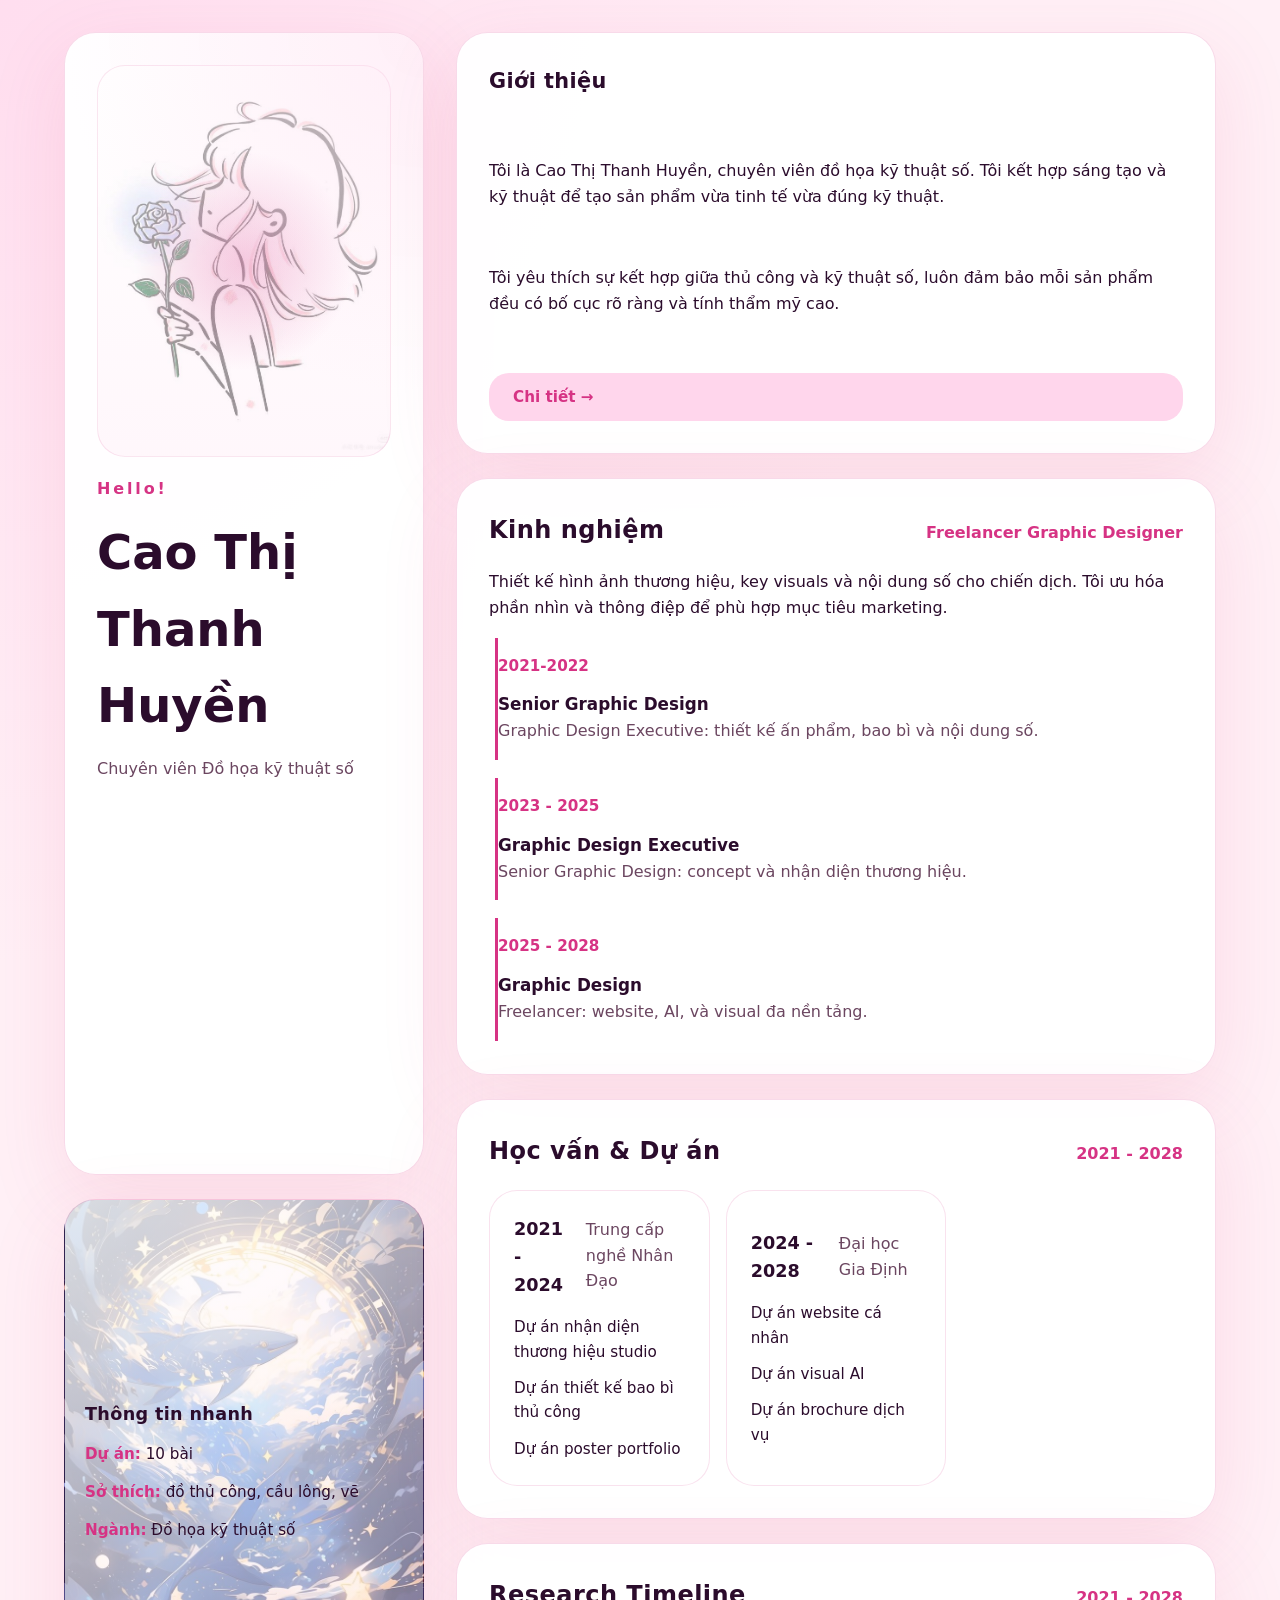
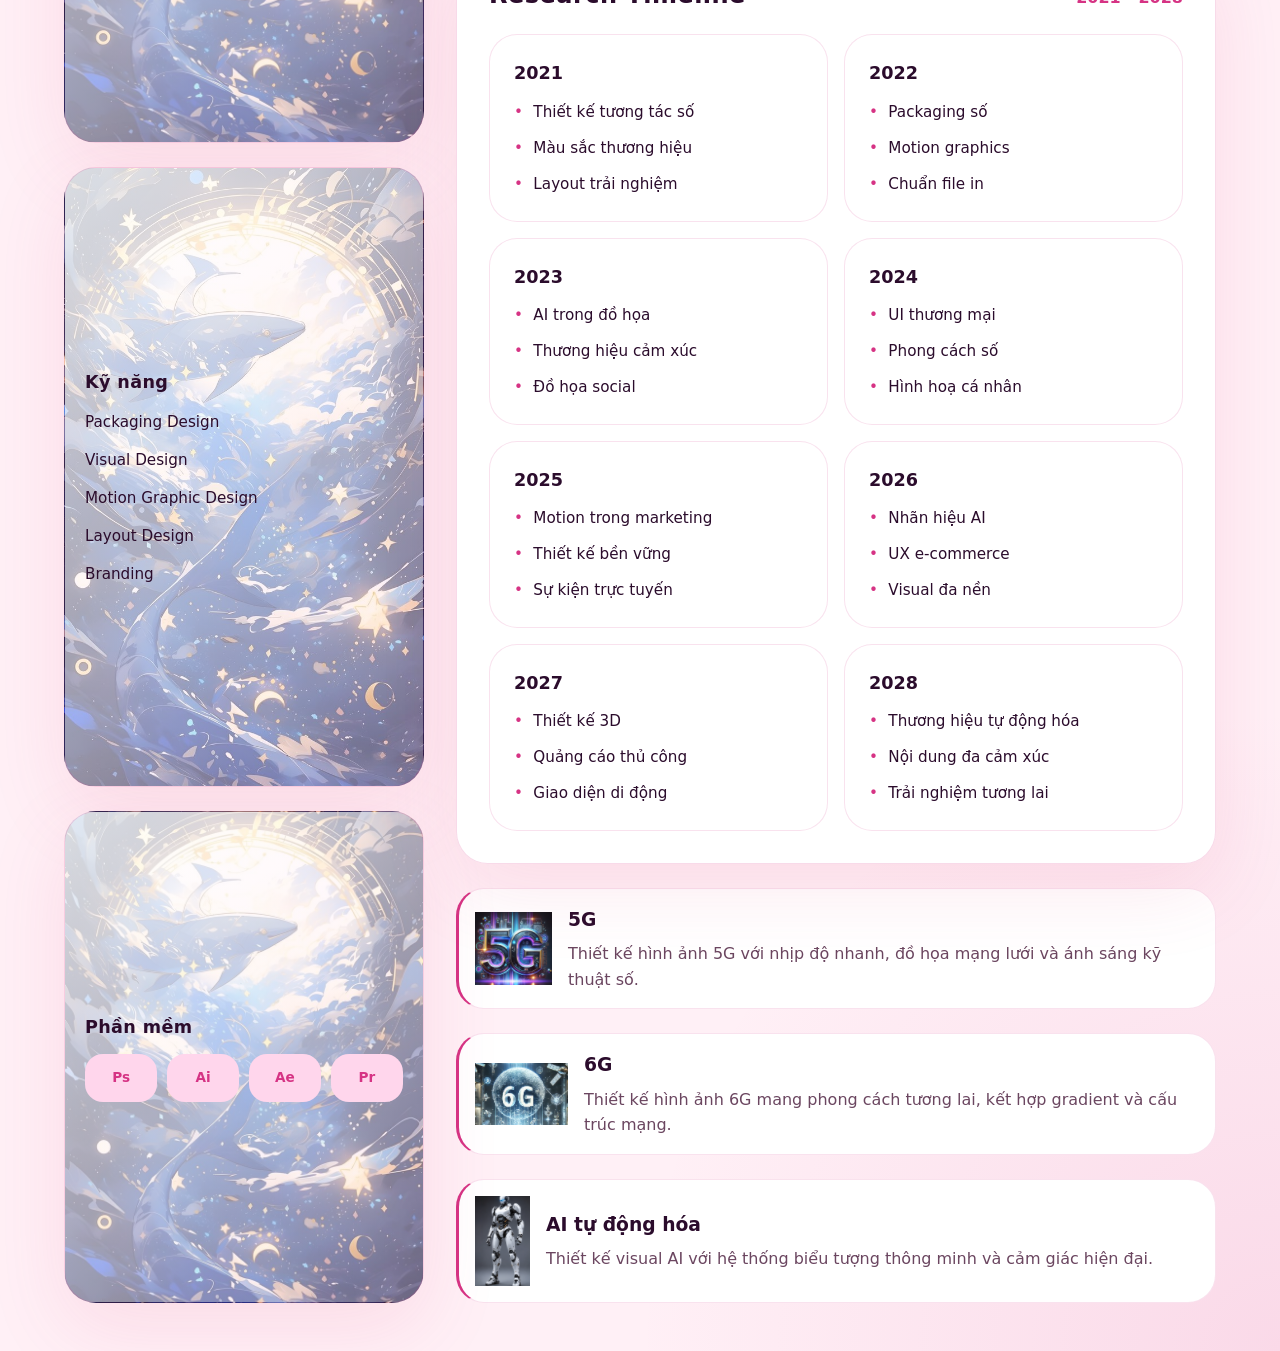
==== index.html @ 0fe8258e "phan6" ====
<!DOCTYPE html>
<html lang="vi">
<head>
  <meta charset="UTF-8">
  <meta name="viewport" content="width=device-width, initial-scale=1.0">
  <title>Portfolio Cao Thị Thanh Huyền</title>
  <link rel="stylesheet" href="styles.css">
</head>
<body>
  <div class="wrapper">
    <aside class="profile-panel">
      <div class="profile-card animate-fade">
        <div class="profile-image"></div>
        <div class="profile-intro">
          <p class="hello">Hello!</p>
          <h1>Cao Thị Thanh Huyền</h1>
          <p class="subtitle">Chuyên viên Đồ họa kỹ thuật số</p>
        </div>
      </div>

      <button type="button" class="info-card animate-fade delay-2 click-card" data-target="about">
        <h2>Thông tin nhanh</h2>
        <ul>
          <li><strong>Dự án:</strong> 10 bài</li>
          <li><strong>Sở thích:</strong> đồ thủ công, cầu lông, vẽ</li>
          <li><strong>Ngành:</strong> Đồ họa kỹ thuật số</li>
        </ul>
      </button>

      <button type="button" class="info-card animate-fade delay-3 click-card" data-target="skills">
        <h2>Kỹ năng</h2>
        <ul>
          <li>Packaging Design</li>
          <li>Visual Design</li>
          <li>Motion Graphic Design</li>
          <li>Layout Design</li>
          <li>Branding</li>
        </ul>
      </button>

      <button type="button" class="info-card software-card animate-fade delay-4 click-card" data-target="software">
        <h2>Phần mềm</h2>
        <div class="software-grid">
          <span>Ps</span>
          <span>Ai</span>
          <span>Ae</span>
          <span>Pr</span>
        </div>
      </button>
    </aside>

    <main class="content-panel">
      <section class="about-section animate-fade" id="about">
        <h2>Giới thiệu</h2>
        <p>Tôi là Cao Thị Thanh Huyền, chuyên viên đồ họa kỹ thuật số. Tôi kết hợp sáng tạo và kỹ thuật để tạo sản phẩm vừa tinh tế vừa đúng kỹ thuật.</p>
        <p>Tôi yêu thích sự kết hợp giữa thủ công và kỹ thuật số, luôn đảm bảo mỗi sản phẩm đều có bố cục rõ ràng và tính thẩm mỹ cao.</p>
        <button type="button" class="more-link click-card" data-target="about">Chi tiết → </button>
      </section>

      <section class="experience-section animate-fade delay-1" id="experience">
        <div class="section-title">
          <h2>Kinh nghiệm</h2>
          <span>Freelancer Graphic Designer</span>
        </div>
        <p>Thiết kế hình ảnh thương hiệu, key visuals và nội dung số cho chiến dịch. Tôi ưu hóa phần nhìn và thông điệp để phù hợp mục tiêu marketing.</p>

        <div class="timeline">
          <button type="button" class="timeline-link click-card" data-target="experience">
            <div class="timeline-item">
              <div class="timeline-date">2021-2022</div>
              <div>
                <h3>Senior Graphic Design</h3>
                <p>Graphic Design Executive: thiết kế ấn phẩm, bao bì và nội dung số.</p>
              </div>
            </div>
          </button>

          <button type="button" class="timeline-link click-card" data-target="experience">
            <div class="timeline-item">
              <div class="timeline-date">2023 - 2025</div>
              <div>
                <h3>Graphic Design Executive</h3>
                <p>Senior Graphic Design: concept và nhận diện thương hiệu.</p>
              </div>
            </div>
          </button>

          <button type="button" class="timeline-link click-card" data-target="experience">
            <div class="timeline-item">
              <div class="timeline-date">2025 - 2028</div>
              <div>
                <h3>Graphic Design</h3>
                <p>Freelancer: website, AI, và visual đa nền tảng.</p>
              </div>
            </div>
          </button>
        </div>
      </section>

      <section class="education-section animate-fade delay-2" id="education">
        <div class="section-title">
          <h2>Học vấn & Dự án</h2>
          <span>2021 - 2028</span>
        </div>
        <div class="education-grid">
          <button type="button" class="edu-frame click-card" data-target="education-2021-2024">
            <div class="edu-header">
              <h3>2021 - 2024</h3>
              <p>Trung cấp nghề Nhân Đạo</p>
            </div>
            <ul>
              <li>Dự án nhận diện thương hiệu studio</li>
              <li>Dự án thiết kế bao bì thủ công</li>
              <li>Dự án poster portfolio</li>
            </ul>
          </button>
          <button type="button" class="edu-frame click-card" data-target="education-2024-2028">
            <div class="edu-header">
              <h3>2024 - 2028</h3>
              <p>Đại học Gia Định</p>
            </div>
            <ul>
              <li>Dự án website cá nhân</li>
              <li>Dự án visual AI</li>
              <li>Dự án brochure dịch vụ</li>
            </ul>
          </button>
        </div>
      </section>

      <section class="research-section animate-fade delay-2" id="research">
        <div class="section-title">
          <h2>Research Timeline</h2>
          <span>2021 - 2028</span>
        </div>
        <div class="research-grid">
          <button type="button" class="research-card click-card" data-target="research-2021">
            <h3>2021</h3>
            <ul>
              <li>Thiết kế tương tác số</li>
              <li>Màu sắc thương hiệu</li>
              <li>Layout trải nghiệm</li>
            </ul>
          </button>
          <button type="button" class="research-card click-card" data-target="research-2022">
            <h3>2022</h3>
            <ul>
              <li>Packaging số</li>
              <li>Motion graphics</li>
              <li>Chuẩn file in</li>
            </ul>
          </button>
          <button type="button" class="research-card click-card" data-target="research-2023">
            <h3>2023</h3>
            <ul>
              <li>AI trong đồ họa</li>
              <li>Thương hiệu cảm xúc</li>
              <li>Đồ họa social</li>
            </ul>
          </button>
          <button type="button" class="research-card click-card" data-target="research-2024">
            <h3>2024</h3>
            <ul>
              <li>UI thương mại</li>
              <li>Phong cách số</li>
              <li>Hình hoạ cá nhân</li>
            </ul>
          </button>
          <button type="button" class="research-card click-card" data-target="research-2025">
            <h3>2025</h3>
            <ul>
              <li>Motion trong marketing</li>
              <li>Thiết kế bền vững</li>
              <li>Sự kiện trực tuyến</li>
            </ul>
          </button>
          <button type="button" class="research-card click-card" data-target="research-2026">
            <h3>2026</h3>
            <ul>
              <li>Nhãn hiệu AI</li>
              <li>UX e-commerce</li>
              <li>Visual đa nền</li>
            </ul>
          </button>
          <button type="button" class="research-card click-card" data-target="research-2027">
            <h3>2027</h3>
            <ul>
              <li>Thiết kế 3D</li>
              <li>Quảng cáo thủ công</li>
              <li>Giao diện di động</li>
            </ul>
          </button>
          <button type="button" class="research-card click-card" data-target="research-2028">
            <h3>2028</h3>
            <ul>
              <li>Thương hiệu tự động hóa</li>
              <li>Nội dung đa cảm xúc</li>
              <li>Trải nghiệm tương lai</li>
            </ul>
          </button>
        </div>
      </section>

     <button type="button" class="project-card click-card" data-target="project-5g">
  <img src="Screenshot 2026-05-12 110011.png" class="project-image-small" alt="5G">
  
  <div>
    <h3>5G</h3>
    <p>Thiết kế hình ảnh 5G với nhịp độ nhanh, đồ họa mạng lưới và ánh sáng kỹ thuật số.</p>
  </div>
</button>

<button type="button" class="project-card click-card" data-target="project-6g">
  <img src="Screenshot 2026-05-12 110243.png" class="project-image-small" alt="6G">
  <div>
    <h3>6G</h3>
    <p>Thiết kế hình ảnh 6G mang phong cách tương lai, kết hợp gradient và cấu trúc mạng.</p>
  </div>
</button>

<button type="button" class="project-card click-card" data-target="project-ai">
  <img src="Screenshot 2026-05-12 110307.png" class="project-image-small" alt="AI">
  <div>
    <h3>AI tự động hóa</h3>
    <p>Thiết kế visual AI với hệ thống biểu tượng thông minh và cảm giác hiện đại.</p>
  </div>
</button>



</section>
  <div class="detail-overlay" id="detailOverlay" aria-hidden="true">
    <div class="detail-panel">
      <button type="button" class="close-button" id="detailClose">×</button>
      <div id="detailContent"></div>
    </div>
  </div>

  <script>
    const detailOverlay = document.getElementById('detailOverlay');
    const detailContent = document.getElementById('detailContent');
    const closeButton = document.getElementById('detailClose');
    let activeTarget = null;

    const details = {
      'about': `<h2>Giới thiệu</h2>
        <section class="detail-content-full">
          <article>
            <h3>Về tôi</h3>
            <p>Tôi là Cao Thị Thanh Huyền, chuyên viên đồ họa kỹ thuật số. Tôi sáng tạo trên nền tảng đồ họa, concept thị giác và thiết kế trải nghiệm. Mục tiêu của tôi là tạo ra sản phẩm vừa đẹp vừa phù hợp với yêu cầu kỹ thuật.</p>
            <p>Tôi yêu thích công việc kết hợp giữa thủ công và kỹ thuật số, đồng thời quan tâm đến từng chi tiết màu sắc, bố cục và tính nhất quán.</p>
          </article>
          <article>
            <h3>Thông tin nhanh</h3>
            <ul>
              <li><strong>Dự án 10 bài</strong> ở Quận Gò Vấp</li>
              <li><strong>Sở thích:</strong> đồ thủ công, cầu lông, bida</li>
              <li><strong>Ngành:</strong> Đồ họa kỹ thuật số</li>
            </ul>
            <h3>Kỹ năng chính</h3>
            <ul>
              <li>Packaging Design</li>
              <li>Visual Design</li>
              <li>Motion Graphic Design</li>
              <li>Layout Design</li>
              <li>Branding</li>
            </ul>
          </article>
        </section>`,
      'skills': `<h2>Kỹ năng chính</h2>
        <div class="detail-row">
          <div class="detail-mini-card"><strong>Branding</strong><p>Phát triển hệ thống nhận diện</p></div>
          <div class="detail-mini-card"><strong>Packaging</strong><p>Thiết kế bao bì thị trường</p></div>
          <div class="detail-mini-card"><strong>Motion</strong><p>Animation cho quảng cáo</p></div>
        </div>`,
      'software': `<h2>Phần mềm</h2>
        <div class="detail-row">
          <div class="detail-mini-card"><strong>Photoshop</strong><p>Chỉnh sửa hình ảnh và mockup.</p></div>
          <div class="detail-mini-card"><strong>Illustrator</strong><p>Vector, logo và icon.</p></div>
          <div class="detail-mini-card"><strong>After Effects</strong><p>Motion graphic và video ngắn.</p></div>
          <div class="detail-mini-card"><strong>Premiere</strong><p>Dựng clip giới thiệu và demo.</p></div>
        </div>`,
      'experience': `<h2>Experience</h2>
        <div class="detail-row">
          <div class="detail-mini-card"><strong>2021 - 2023</strong><p>Graphic Design Executive: thiết kế ấn phẩm, bao bì và nội dung số.</p></div>
          <div class="detail-mini-card"><strong>2023 - 2024</strong><p>Senior Graphic Design: concept và nhận diện thương hiệu.</p></div>
          <div class="detail-mini-card"><strong>2024 - 2028</strong><p>Freelancer: website, AI, và visual đa nền tảng.</p></div>
        </div>`,
      'education-2021-2024': `<h2>Học Trung cấp 2021 - 2024</h2>
        <div class="detail-row detail-row-3">
          <div class="detail-mini-card"><div class="project-image small"></div><strong>2021</strong><p>Nhận diện thương hiệu studio.</p></div>
          <div class="detail-mini-card"><div class="project-image small"></div><strong>2022</strong><p>Thiết kế bao bì thủ công.</p></div>
          <div class="detail-mini-card"><div class="project-image small"></div><strong>2023</strong><p>Poster chiến dịch thể thao.</p></div>
        </div>`,
      'education-2024-2028': `<h2>Đại học Gia Định 2024 - 2028</h2>
        <div class="detail-row detail-row-3">
          <div class="detail-mini-card"><div class="project-image small"></div><strong>2024</strong><p>Thiết kế website cá nhân.</p></div>
          <div class="detail-mini-card"><div class="project-image small"></div><strong>2025</strong><p>Visual cho chiến dịch AI.</p></div>
          <div class="detail-mini-card"><div class="project-image small"></div><strong>2026</strong><p>Brochure giới thiệu dịch vụ.</p></div>
        </div>`,
      'research-2021': `<h2>2021</h2><ul><li>Thiết kế tương tác số</li><li>Màu sắc thương hiệu</li><li>Layout trải nghiệm</li></ul>`,
      'research-2022': `<h2>2022</h2><ul><li>Packaging số</li><li>Motion graphics</li><li>Chuẩn file in</li></ul>`,
      'research-2023': `<h2>2023</h2><ul><li>AI trong đồ họa</li><li>Thương hiệu cảm xúc</li><li>Đồ họa social</li></ul>`,
      'research-2024': `<h2>2024</h2><ul><li>UI thương mại</li><li>Phong cách số</li><li>Hình hoạ cá nhân</li></ul>`,
      'research-2025': `<h2>2025</h2><ul><li>Motion trong marketing</li><li>Thiết kế bền vững</li><li>Sự kiện trực tuyến</li></ul>`,
      'research-2026': `<h2>2026</h2><ul><li>Nhãn hiệu AI</li><li>UX e-commerce</li><li>Visual đa nền</li></ul>`,
      'research-2027': `<h2>2027</h2><ul><li>Thiết kế 3D</li><li>Quảng cáo thủ công</li><li>Giao diện di động</li></ul>`,
      'research-2028': `<h2>2028</h2><ul><li>Thương hiệu tự động hóa</li><li>Nội dung đa cảm xúc</li><li>Trải nghiệm tương lai</li></ul>`,
      'project-5g': `<h2>5G</h2><p>Thiết kế visual cho 5G, tập trung vào tốc độ và sự kết nối.</p>`,
      'project-6g': `<h2>6G</h2><p>Ý tưởng đồ hoạ cho 6G với phong cách tương lai và gọn gàng.</p>`,
      'project-ai': `<h2>AI tự động hóa</h2><p>Minh hoạ AI tự động hóa bằng hình ảnh chuyên nghiệp và tinh tế.</p>`
    };

    function closeDetail() {
      detailOverlay.classList.remove('visible');
      detailOverlay.setAttribute('aria-hidden', 'true');
      activeTarget = null;
    }

    function openDetail(target) {
      if (activeTarget === target) {
        closeDetail();
        return;
      }
      activeTarget = target;
      detailContent.innerHTML = details[target] || '<p>Nội dung đang được cập nhật.</p>';
      detailOverlay.classList.add('visible');
      detailOverlay.setAttribute('aria-hidden', 'false');
    }

    document.querySelectorAll('.click-card').forEach(card => {
      card.addEventListener('click', () => openDetail(card.dataset.target));
    });

    closeButton.addEventListener('click', closeDetail);
    detailOverlay.addEventListener('click', event => {
      if (event.target === detailOverlay) closeDetail();
    });
  </script>
</body>
</html>
---- styles.css ----
:root {
  color-scheme: light;
  --bg: #fff0f6;
  --surface: rgba(255, 255, 255, 0.96);
  --text: #2b0c2c;
  --muted: #6b4660;
  --accent: #d63384;
  --accent-soft: #ffd6ec;
  --border: rgba(214, 51, 132, 0.18);
  --shadow: 0 24px 80px rgba(218, 63, 121, 0.12);
}

*, *::before, *::after {
  box-sizing: border-box;
}

html, body {
  margin: 0;
  min-height: 100%;
  font-family: "Inter", system-ui, -apple-system, BlinkMacSystemFont, "Segoe UI", sans-serif;
  background: radial-gradient(circle at top left, rgba(255, 214, 236, 0.7), transparent 30%),
              radial-gradient(circle at bottom right, rgba(214, 51, 132, 0.12), transparent 20%),
              var(--bg);
  color: var(--text);
  scroll-behavior: smooth;
}

body {
  line-height: 1.6;
}

a {
  color: inherit;
  text-decoration: none;
}

button {
  appearance: none;
  border: none;
  background: none;
  font: inherit;
  color: inherit;
  text-align: left;
  cursor: pointer;
}

.click-card {
  width: 100%;
}

.wrapper {
  max-width: 1200px;
  margin: 0 auto;
  padding: 2rem 1.5rem 3rem;
  display: grid;
  grid-template-columns: minmax(280px, 360px) minmax(0, 1fr);
  gap: 2rem;
}

.profile-panel,
.content-panel {
  display: grid;
  gap: 1.5rem;
}

.profile-card,
.info-card,
.about-section,
.experience-section,
.research-section,
.education-section,
.projects-section {
  background: var(--surface);
  border-radius: 32px;
  border: 1px solid var(--border);
  box-shadow: var(--shadow);
  padding: 2rem;
  overflow: hidden;
}

.profile-card {
  display: grid;
  gap: 1.2rem;
  position: relative;
  grid-auto-rows: min-content;
}

.profile-card::after {
  content: "";
  position: absolute;
  inset: 0;
  background: radial-gradient(circle at top right, rgba(255, 214, 236, 0.4), transparent 30%);
  pointer-events: none;
}

.profile-image {
  width: 100%;
  aspect-ratio: 3 / 4;
  min-height: 200px;
  border-radius: 28px;
  background: linear-gradient(180deg, rgba(255, 255, 255, 0.3) 0%, rgba(255, 214, 236, 0.2) 100%),
              url("tải xuống (98).jpg");
  background-size: cover;
  background-position: center;
  background-repeat: no-repeat;
  border: 1px solid rgba(214, 51, 132, 0.12);
  position: relative;
  overflow: hidden;
}

.profile-image::before {
  content: "";
  position: absolute;
  inset: 0;
  background-image: radial-gradient(circle, rgba(214, 51, 132, 0.25) 0%, transparent 45%);
}

.profile-intro {
  display: grid;
  gap: 0.75rem;
  position: relative;
  z-index: 1;
}

.hello {
  margin: 0;
  font-size: 1rem;
  font-weight: 700;
  letter-spacing: 0.18em;
  color: var(--accent);
}

.profile-intro h1 {
  margin: 0;
  font-size: clamp(2rem, 4vw, 3rem);
}

.subtitle {
  margin: 0;
  color: var(--muted);
}

.info-card h2,
.about-section h2,
.experience-section h2,
.research-section h2,
.projects-section h2,
.education-section h2 {
  margin: 0 0 1.25rem;
  font-size: 1.3rem;
  letter-spacing: 0.02em;
}

.info-card {
  padding: 1.25rem !important;
  background: linear-gradient(135deg, rgba(255, 255, 255, 0.85) 0%, rgba(255, 214, 236, 0.4) 100%),
              url("tải xuống (87).jpg");
  background-size: cover;
  background-position: center;
  background-repeat: no-repeat;
}

.info-card h2 {
  margin-bottom: 0.85rem;
  font-size: 1.1rem;
}

.info-card ul {
  gap: 0.6rem;
}

.info-card li {
  font-size: 0.9rem;
}

.info-card ul,
.profile-card ul,
.projects-section ul,
.research-grid ul,
.education-grid ul {
  list-style: none;
  padding: 0;
  margin: 0;
  display: grid;
  gap: 0.85rem;
}

.info-card li,
.research-grid li,
.education-grid li {
  font-size: 0.95rem;
  color: var(--text);
}

.info-card strong {
  color: var(--accent);
}

.software-card {
  padding: 1.25rem !important;
  padding-top: 1.25rem !important;
  background: linear-gradient(135deg, rgba(255, 255, 255, 0.85) 0%, rgba(255, 214, 236, 0.4) 100%),
              url("tải xuống (87).jpg");
  background-size: cover;
  background-position: center;
  background-repeat: no-repeat;
}

.software-grid {
  display: grid;
  grid-template-columns: repeat(4, minmax(0, 1fr));
  gap: 0.6rem;
}

.software-grid span {
  display: flex;
  align-items: center;
  justify-content: center;
  padding: 0.8rem 0;
  border-radius: 18px;
  background: var(--accent-soft);
  color: var(--accent);
  font-weight: 700;
  font-size: 0.85rem;
}

..about-section p,
.experience-section p,
.projects-section p,
.research-section p,
.education-section p {
  margin: 0;
  color: var(--muted);
}

.about-section {
  display: grid;
  gap: 1.5rem;
}

.about-row {
  display: grid;
  gap: 1.5rem;
  grid-template-columns: minmax(0, 2fr) minmax(280px, 1fr);
  align-items: start;
}

.about-intro h2,
.about-summary h3 {
  margin-top: 0;
}

.about-intro p {
  margin: 0 0 1rem;
  color: var(--muted);
}

.about-summary {
  background: rgba(255, 255, 255, 0.95);
  border: 1px solid rgba(214, 51, 132, 0.12);
  border-radius: 28px;
  padding: 1.25rem;
}

.about-summary h3 {
  margin: 0 0 0.75rem;
  font-size: 1.05rem;
}

.about-summary ul {
  padding: 0;
  margin: 0;
  list-style: none;
  display: grid;
  gap: 0.6rem;
}

.about-summary li {
  color: var(--text);
  font-size: 0.9rem;
}

@media (max-width: 820px) {
  .about-row {
    grid-template-columns: 1fr;
  }
}

.section-title {
  display: flex;
  justify-content: space-between;
  align-items: baseline;
  gap: 1rem;
  margin-bottom: 1.25rem;
}

.section-title h2 {
  margin: 0;
  font-size: 1.5rem;
}

.section-title span {
  color: var(--accent);
  font-weight: 700;
}

.timeline {
  display: grid;
  gap: 1rem;
}

.timeline-item {
  display: grid;
  gap: 0.85rem;
  padding: 1rem 1rem 1rem 0;
  border-left: 3px solid var(--accent);
}

.timeline-date {
  font-size: 0.95rem;
  font-weight: 700;
  color: var(--accent);
}

.timeline-item h3 {
  margin: 0;
  font-size: 1.05rem;
}

.timeline-item p {
  margin: 0;
  color: var(--muted);
}

.education-grid {
  display: grid;
  gap: 1rem;
}

.edu-frame,
.research-card,
.project-card {
  display: block;
  border-radius: 28px;
  background: rgba(255, 255, 255, 0.95);
  border: 1px solid rgba(214, 51, 132, 0.14);
  padding: 1.5rem;
  transition: transform 0.3s ease, box-shadow 0.3s ease, border-color 0.3s ease;
}

.edu-frame:hover,
.research-card:hover,
.project-card:hover,
.timeline-link:hover,
.link-card:hover {
  transform: translateY(-4px);
  box-shadow: 0 24px 60px rgba(214, 51, 132, 0.12);
  border-color: rgba(214, 51, 132, 0.28);
}

.edu-header {
  display: flex;
  justify-content: space-between;
  gap: 1rem;
  align-items: baseline;
  margin-bottom: 1rem;
}

.edu-header h3 {
  margin: 0;
  font-size: 1.1rem;
}

.edu-header p {
  margin: 0;
  color: var(--muted);
}

.edu-frame ul,
.research-grid ul {
  gap: 0.75rem;
}

.research-grid {
  display: grid;
  gap: 1rem;
  grid-template-columns: repeat(2, minmax(0, 1fr));
}

.research-grid h3 {
  margin: 0 0 0.75rem;
  font-size: 1.1rem;
}

.research-grid li::before {
  content: "•";
  margin-right: 0.65rem;
  color: var(--accent);
}

.page-title {
  margin-bottom: 1.75rem;
}

.page-title h1 {
  margin: 0;
  font-size: clamp(2rem, 4vw, 3rem);
}

.page-title p {
  margin: 0.75rem 0 0;
  color: var(--muted);
  max-width: 720px;
}

.detail-grid {
  display: grid;
  gap: 1.5rem;
  grid-template-columns: minmax(0, 2fr) minmax(280px, 1fr);
  align-items: start;
}

.detail-card {
  background: var(--surface);
  border: 1px solid var(--border);
  border-radius: 28px;
  padding: 2rem;
  box-shadow: var(--shadow);
}

.info-compact h3 {
  margin-top: 1.4rem;
}

.info-block {
  margin-top: 1.5rem;
  background: rgba(255, 255, 255, 0.95);
  border-radius: 28px;
  border: 1px solid rgba(214, 51, 132, 0.12);
  padding: 1.75rem;
}

.info-block-item {
  margin-bottom: 1rem;
  color: var(--text);
}

.skill-grid {
  display: grid;
  gap: 1rem;
  grid-template-columns: repeat(2, minmax(0, 1fr));
}

.project-image {
  width: 100%;
  height: 180px;
  border-radius: 24px;
  background: linear-gradient(135deg, rgba(255, 214, 236, 0.9), rgba(214, 51, 132, 0.12));
  margin-bottom: 1rem;
}

.timeline-card {
  background: rgba(255, 255, 255, 0.95);
  border: 1px solid rgba(214, 51, 132, 0.14);
  border-radius: 28px;
  padding: 1.5rem;
}

.back-link {
  margin-top: 1.75rem;
}

.education-grid {
  display: grid;
  gap: 1rem;
  grid-template-columns: repeat(3, minmax(0, 1fr));
}

.edu-card h3 {
  margin: 0 0 0.75rem;
}

.project-card {
  padding-left: 0;
}

.project-list article,
.timeline-link,
.link-card {
  text-decoration: none;
}

.project-card:hover,
.timeline-link:hover,
.link-card:hover {
  transform: translateY(-4px);
}

.project-card span {
  margin-top: 0.2rem;
}

.project-card h3 {
  margin-bottom: 0.4rem;
}

.project-card p {
  color: var(--muted);
}

.project-card {
  border-left: 3px solid var(--accent);
  background: rgba(255, 255, 255, 0.98);
}


.project-list {
  display: grid;
  gap: 1rem;
}

.project-card {
  display: grid;
  grid-template-columns: auto 1fr;
  gap: 1rem;
  align-items: center;
  padding: 1rem 1rem;
  border-left: 3px solid var(--accent);
  background: rgba(255, 255, 255, 0.98);
}

.project-image.project-image-small {
  width: 70px;
  height: 70px;
  min-width: 70px;
  border-radius: 22px;
  background: linear-gradient(135deg, rgba(214, 51, 132, 0.16), rgba(255, 214, 236, 0.4));
  border: 1px solid rgba(214, 51, 132, 0.14);
}

.project-card h3 {
  margin: 0 0 0.4rem;
}

.project-card p {
  margin: 0;
  color: var(--muted);
}

.link-card {
  display: block;
  text-decoration: none;
  color: inherit;
}

.detail-overlay {
  position: fixed;
  inset: 0;
  background: rgba(43, 12, 44, 0.82);
  display: none;
  align-items: center;
  justify-content: center;
  padding: 1.5rem;
  z-index: 1000;
}

.detail-overlay.visible {
  display: flex;
}

.detail-panel {
  width: min(980px, 100%);
  max-height: min(90vh, 900px);
  overflow-y: auto;
  background: rgba(255, 255, 255, 0.99);
  border-radius: 32px;
  padding: 2rem;
  box-shadow: 0 32px 100px rgba(0, 0, 0, 0.18);
  position: relative;
}

.close-button {
  position: absolute;
  top: 1rem;
  right: 1rem;
  width: 2.5rem;
  height: 2.5rem;
  border-radius: 50%;
  border: 1px solid rgba(214, 51, 132, 0.18);
  background: rgba(255, 255, 255, 0.95);
  color: var(--accent);
  font-size: 1.5rem;
  line-height: 1;
  display: grid;
  place-items: center;
  cursor: pointer;
}

.detail-row {
  display: grid;
  gap: 1rem;
  margin-top: 1.5rem;
}

.detail-row-3 {
  grid-template-columns: repeat(3, minmax(0, 1fr));
}

.detail-mini-card {
  background: rgba(255, 214, 236, 0.12);
  border: 1px solid rgba(214, 51, 132, 0.14);
  border-radius: 24px;
  padding: 1rem;
}

.detail-mini-card strong {
  display: block;
  margin-bottom: 0.5rem;
  font-size: 0.95rem;
}

.detail-mini-card p {
  margin: 0;
  color: var(--muted);
  line-height: 1.5;
}

.detail-panel h2 {
  margin-top: 0;
}

.detail-panel p {
  margin: 0.85rem 0;
  color: var(--muted);
  line-height: 1.7;
}

.detail-panel ul {
  margin: 0.8rem 0 0 1.2rem;
  padding: 0;
  color: var(--text);
}

.detail-panel li {
  margin-bottom: 0.55rem;
}

.project-image.small {
  height: 140px;
}

.animate-fade {
  opacity: 0;
  transform: translateY(24px);
  animation: fadeInUp 0.9s ease forwards;
}

.delay-1 {
  animation-delay: 0.1s;
}

.delay-2 {
  animation-delay: 0.2s;
}

.delay-3 {
  animation-delay: 0.3s;
}

.delay-4 {
  animation-delay: 0.4s;
}

@keyframes fadeInUp {
  to {
    opacity: 1;
    transform: translateY(0);
  }
}

@media (max-width: 1100px) {
  .wrapper {
    grid-template-columns: 1fr;
  }

  .research-grid {
    grid-template-columns: 1fr;
  }

  .education-columns {
    grid-template-columns: repeat(2, minmax(0, 1fr));
  }
}

/* Experience Vertical Timeline */
.experience-timeline {
  margin-top: 1.5rem;
}

.timeline-vertical {
  display: grid;
  gap: 2rem;
  position: relative;
  padding: 0 0 0 3rem;
}

.timeline-vertical::before {
  content: "";
  position: absolute;
  left: 0;
  top: 0;
  bottom: 0;
  width: 3px;
  background: linear-gradient(to bottom, var(--accent), transparent);
  border-radius: 2px;
}

.timeline-card-vertical {
  position: relative;
  display: grid;
  gap: 0.85rem;
}

.timeline-bar {
  position: absolute;
  left: -1.62rem;
  top: 0.5rem;
  width: 1.2rem;
  height: 1.2rem;
  border-radius: 50%;
  background: var(--accent-soft);
  border: 3px solid white;
  box-shadow: 0 0 0 3px var(--accent);
}

.timeline-content h3 {
  margin: 0;
  font-size: 1.1rem;
}

.timeline-content p {
  margin: 0;
  color: var(--muted);
  line-height: 1.5;
}

/* Education Frame & Columns */
.education-frame {
  background: var(--surface);
  border-radius: 32px;
  border: 1px solid var(--border);
  box-shadow: var(--shadow);
  padding: 2rem;
  margin-top: 1.5rem;
}

.education-frame h2 {
  margin: 0 0 1.75rem;
  font-size: 1.3rem;
  color: var(--text);
}

.education-columns {
  display: grid;
  grid-template-columns: repeat(4, minmax(0, 1fr));
  gap: 1.5rem;
}

.education-column {
  background: rgba(255, 255, 255, 0.95);
  border: 1px solid rgba(214, 51, 132, 0.14);
  border-radius: 28px;
  padding: 1.5rem;
  display: grid;
  gap: 0.85rem;
  text-align: center;
  transition: transform 0.3s ease, box-shadow 0.3s ease;
}

.education-column:hover {
  transform: translateY(-4px);
  box-shadow: 0 24px 60px rgba(214, 51, 132, 0.12);
  border-color: rgba(214, 51, 132, 0.28);
}

.column-year {
  font-size: 1.05rem;
  font-weight: 700;
  color: var(--accent);
}

.education-column h3 {
  margin: 0.5rem 0 0;
  font-size: 1rem;
}

.education-column p {
  margin: 0;
  color: var(--muted);
  font-size: 0.9rem;
  line-height: 1.4;
}

.more-link {
  margin-top: 1rem;
  padding: 0.75rem 1.5rem;
  background: var(--accent-soft);
  color: var(--accent);
  border-radius: 20px;
  font-weight: 600;
  font-size: 0.95rem;
  transition: all 0.3s ease;
  cursor: pointer;
}

.more-link:hover {
  background: rgba(214, 51, 132, 0.2);
  transform: translateX(4px);
}

.detail-content-full {
  display: grid;
  grid-template-columns: minmax(0, 2fr) minmax(280px, 1fr);
  gap: 2rem;
  align-items: start;
}

.detail-content-full article {
  display: grid;
  gap: 1rem;
}

.detail-content-full h3 {
  margin: 0;
  font-size: 1.1rem;
  color: var(--text);
}

.detail-content-full ul {
  list-style: none;
  padding: 0;
  margin: 0;
  display: grid;
  gap: 0.6rem;
}

.detail-content-full li {
  color: var(--text);
  font-size: 0.9rem;
}

@media (max-width: 820px) {
  .detail-content-full {
    grid-template-columns: 1fr;
  }
}

@media (max-width: 820px) {
  .wrapper {
    padding: 1.5rem 1rem 2rem;
  }

  .profile-card,
  .info-card,
  .about-section,
  .experience-section,
  .research-section,
  .education-section,
  .projects-section {
    padding: 1.5rem;
  }

  .software-grid {
    grid-template-columns: repeat(2, minmax(0, 1fr));
  }

  .education-columns {
    grid-template-columns: repeat(2, minmax(0, 1fr));
  }

  .timeline-vertical {
    padding: 0 0 0 2.5rem;
  }

  .timeline-bar {
    left: -1.4rem;
  }
}

@media (max-width: 620px) {
  .profile-card,
  .info-card,
  .about-section,
  .experience-section,
  .research-section,
  .education-section,
  .projects-section {
    border-radius: 24px;
  }

  .section-title {
    flex-direction: column;
    align-items: flex-start;
  }

  .profile-image {
    min-height: 280px;
  }

  .education-columns {
    grid-template-columns: 1fr;
  }
}
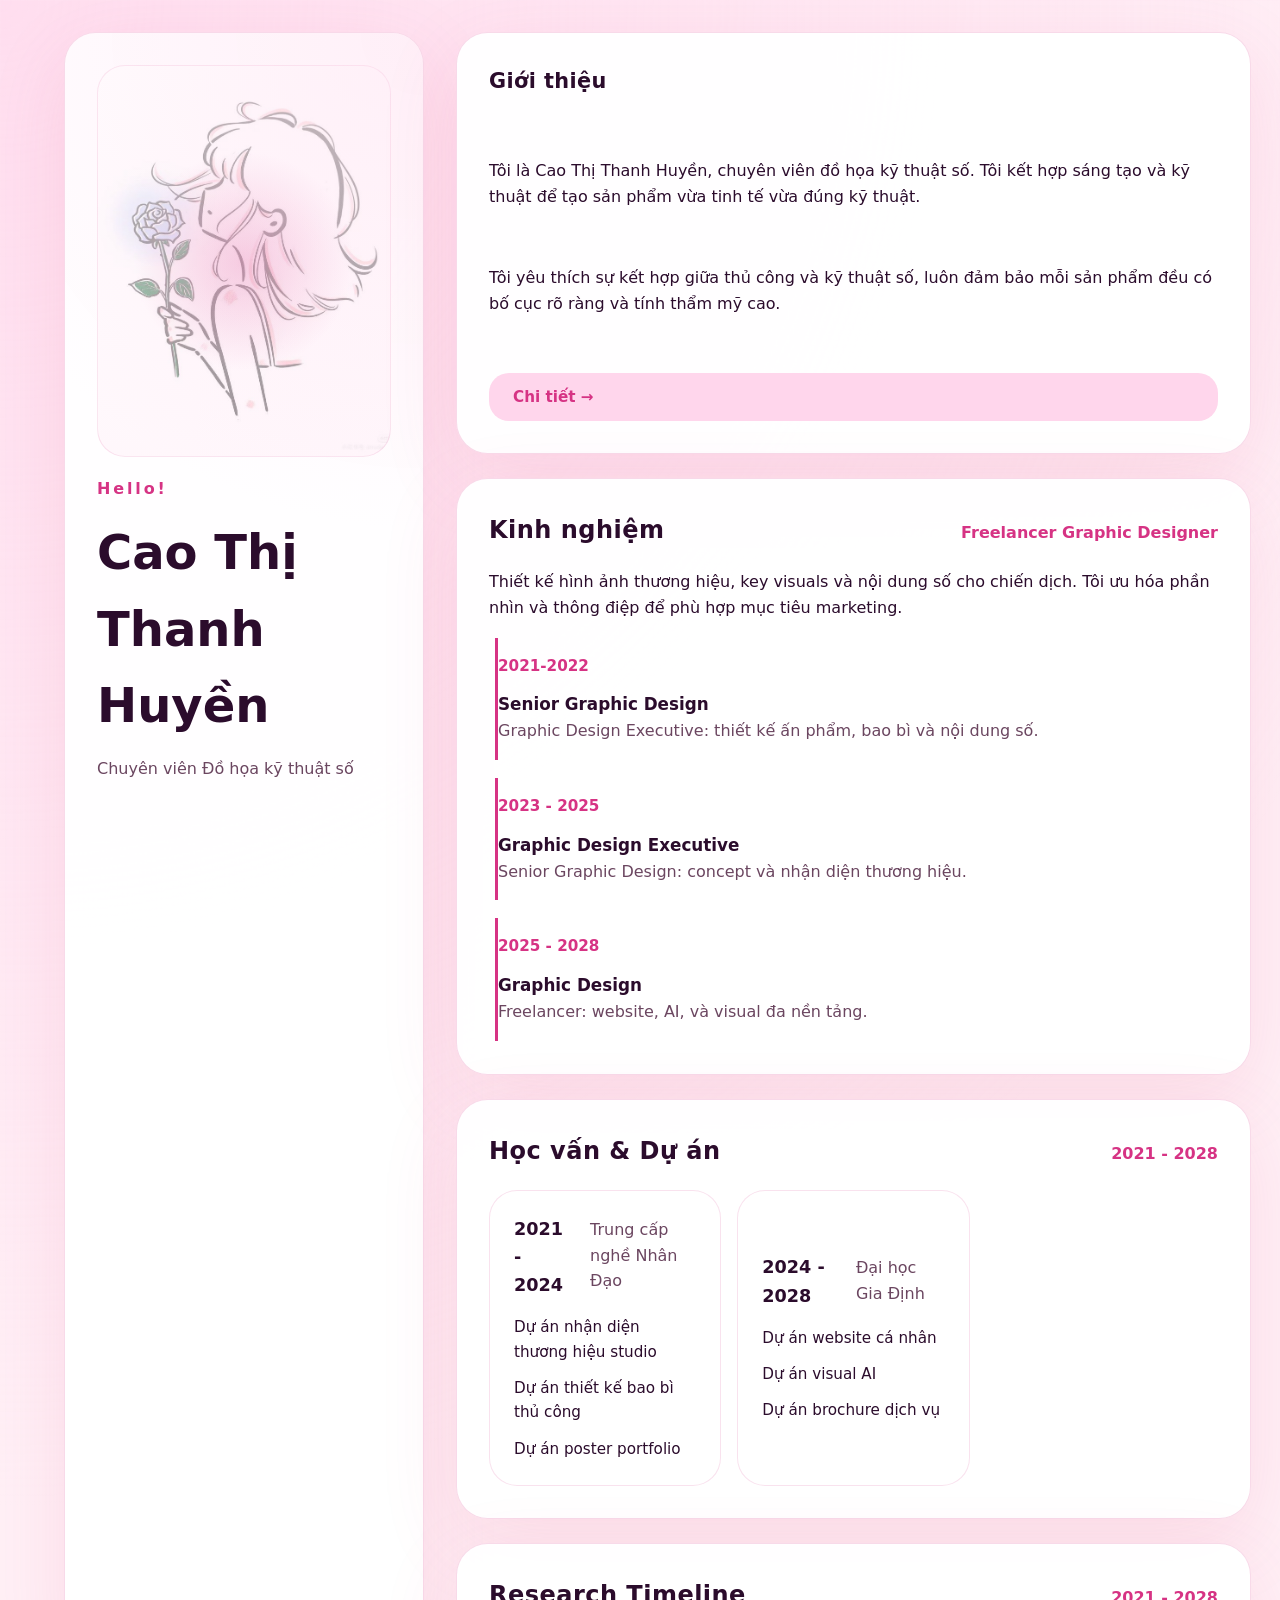
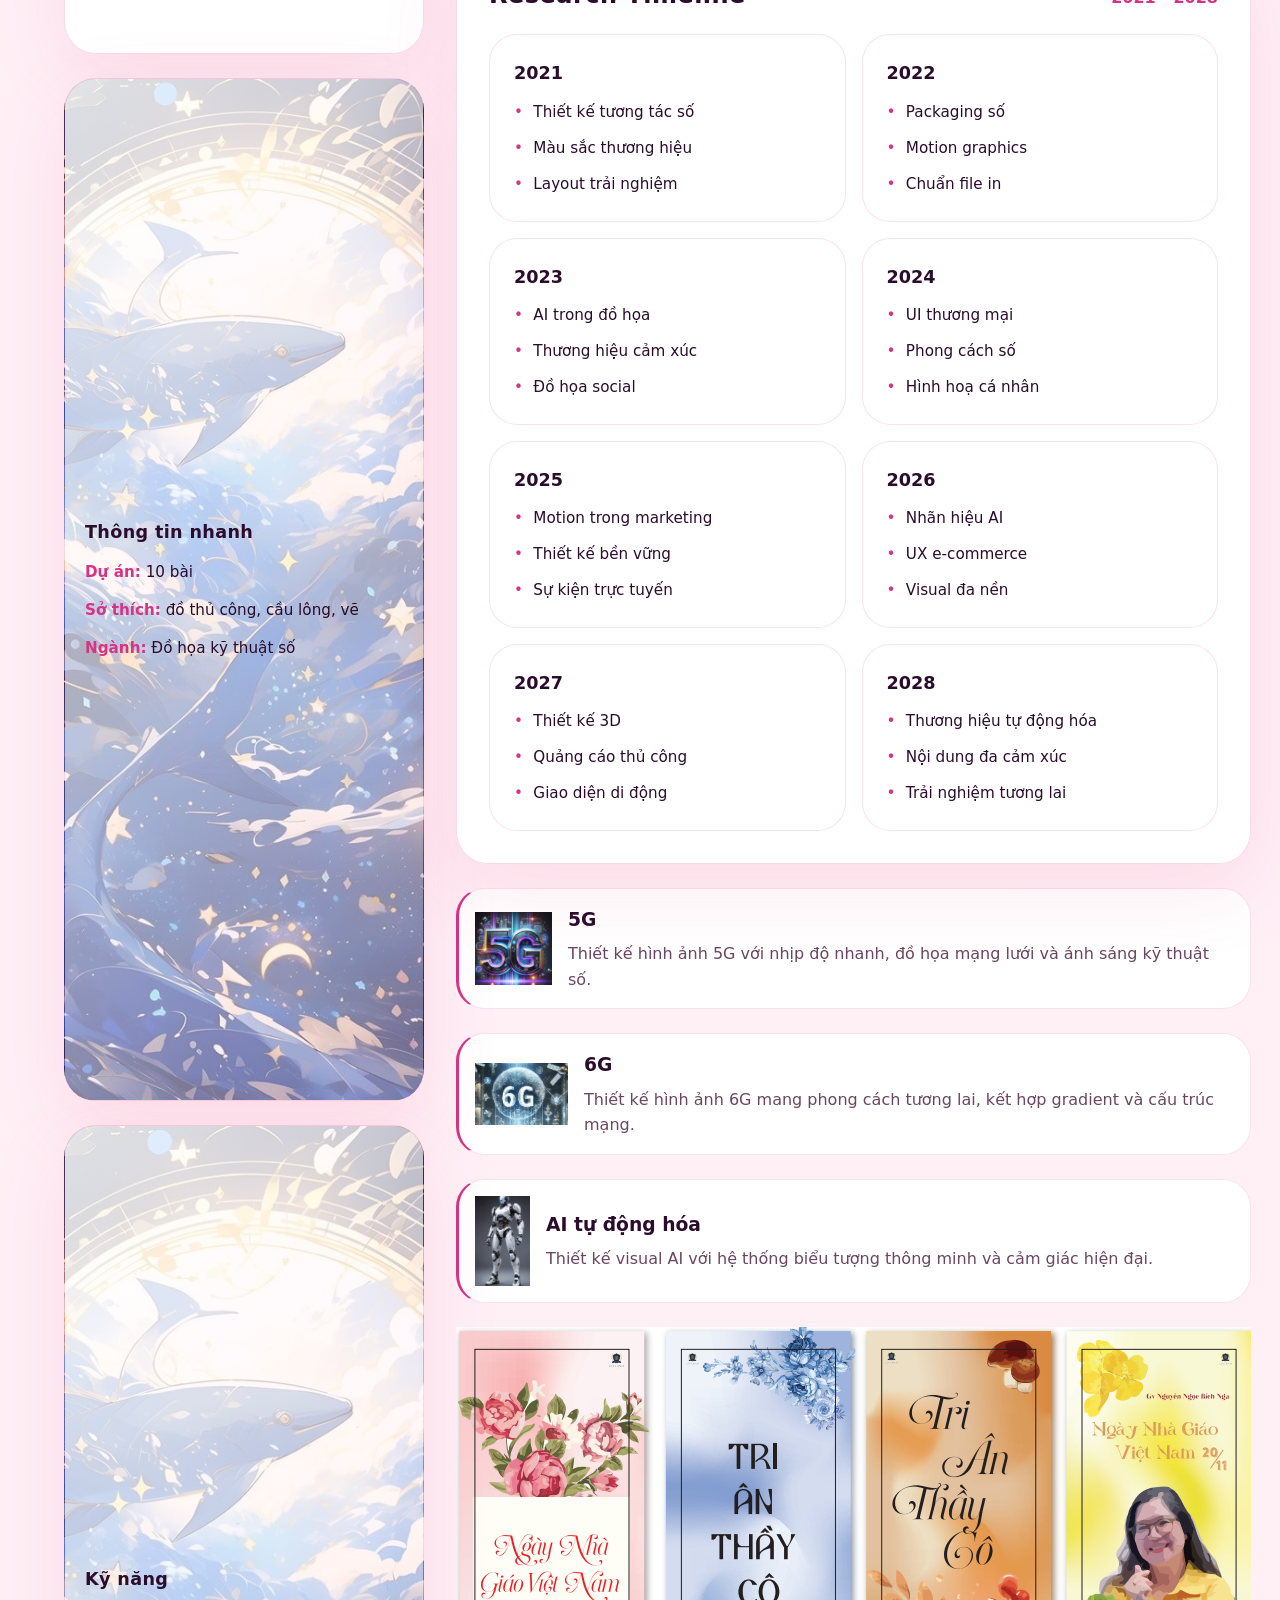
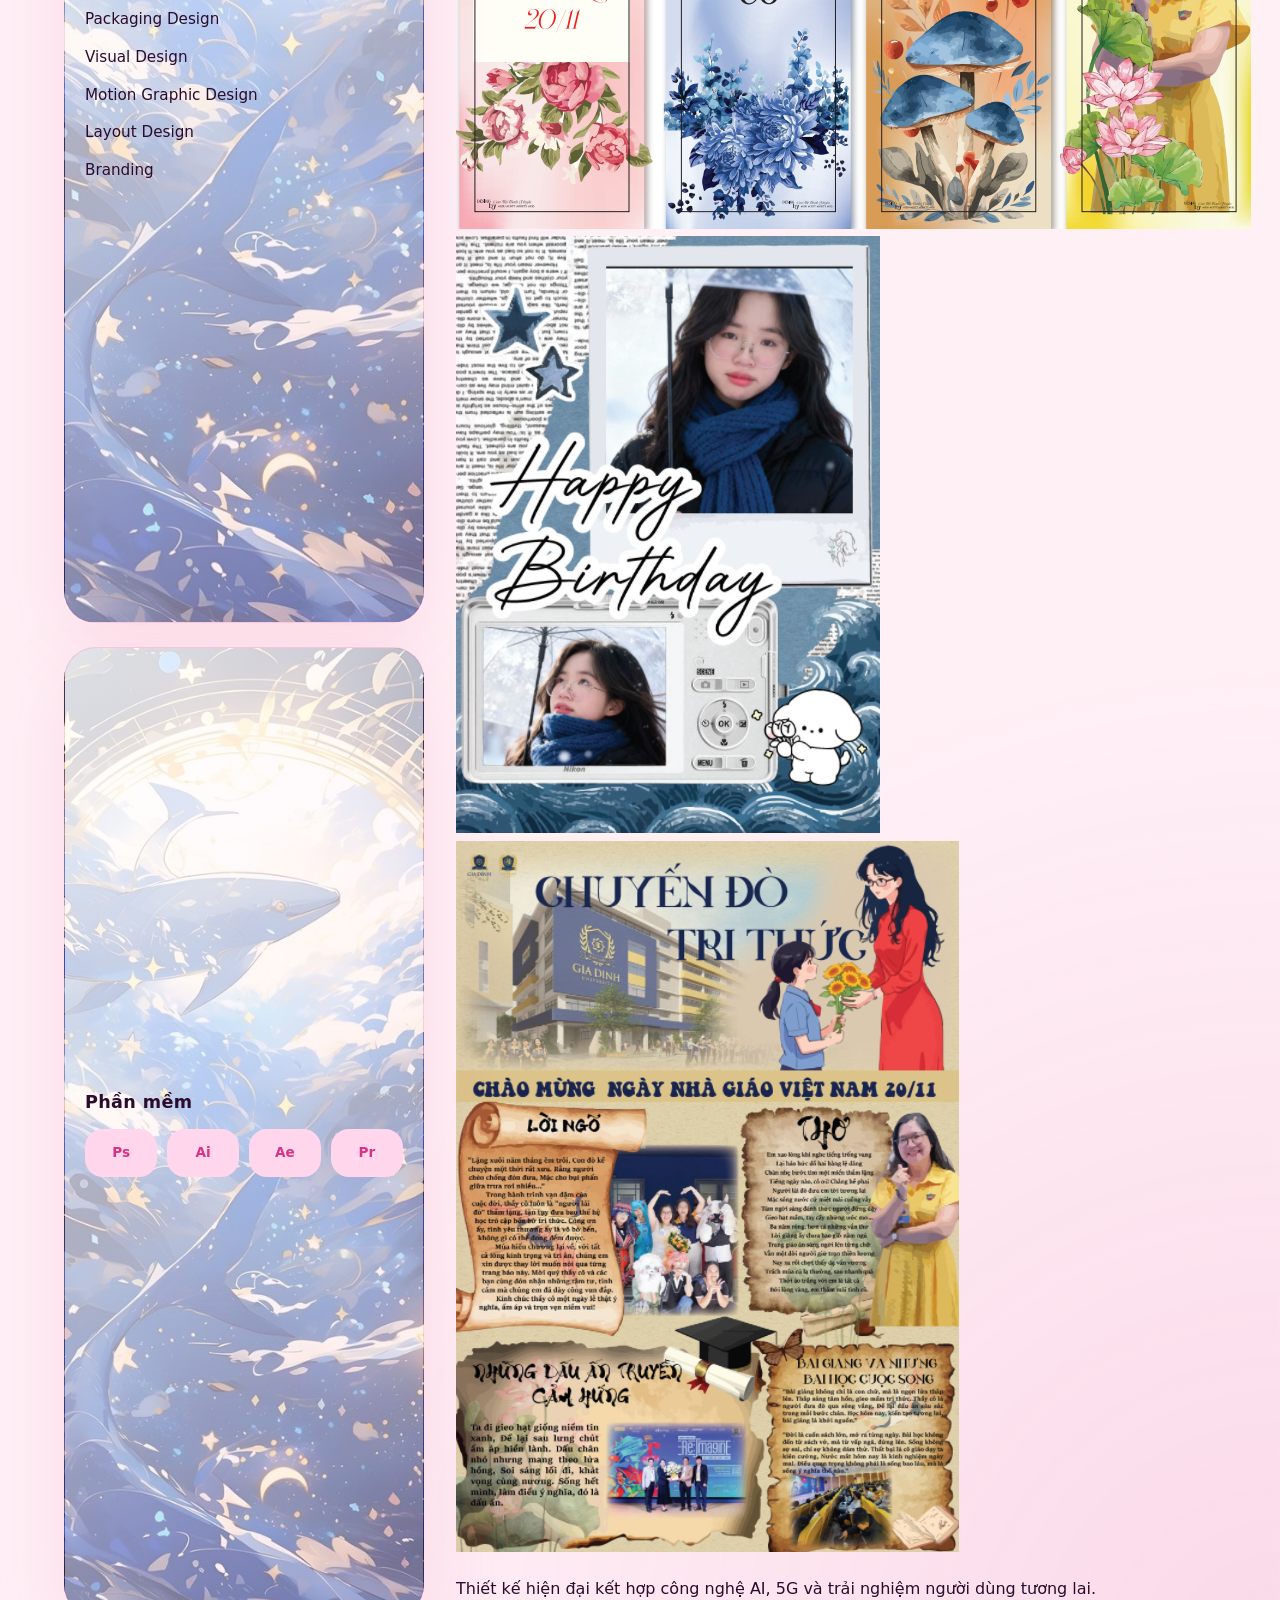
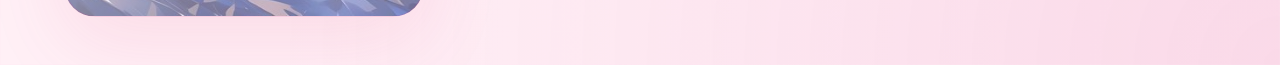
==== commit a1e1287c: "phan7" ====
--- a/index.html
+++ b/index.html
@@ -226,7 +226,27 @@
   </div>
 </button>
 
-
+<section class="image-section">
+  <div class="image-grid">
+    <div class="image-card">
+      <img src="Screenshot 2026-05-12 124941.png" alt="Hình 1">
+    </div>
+
+    <div class="image-card">
+      <img src="Screenshot 2026-05-12 125145.png" alt="Hình 2">
+    </div>
+
+    <div class="image-card">
+      <img src="Screenshot 2026-05-12 125222.png" alt="Hình 3">
+    </div>
+
+  </div>
+
+  <p class="image-text">
+    Thiết kế hiện đại kết hợp công nghệ AI, 5G và trải nghiệm người dùng tương lai.
+  </p>
+
+</section>
 
 </section>
   <div class="detail-overlay" id="detailOverlay" aria-hidden="true">
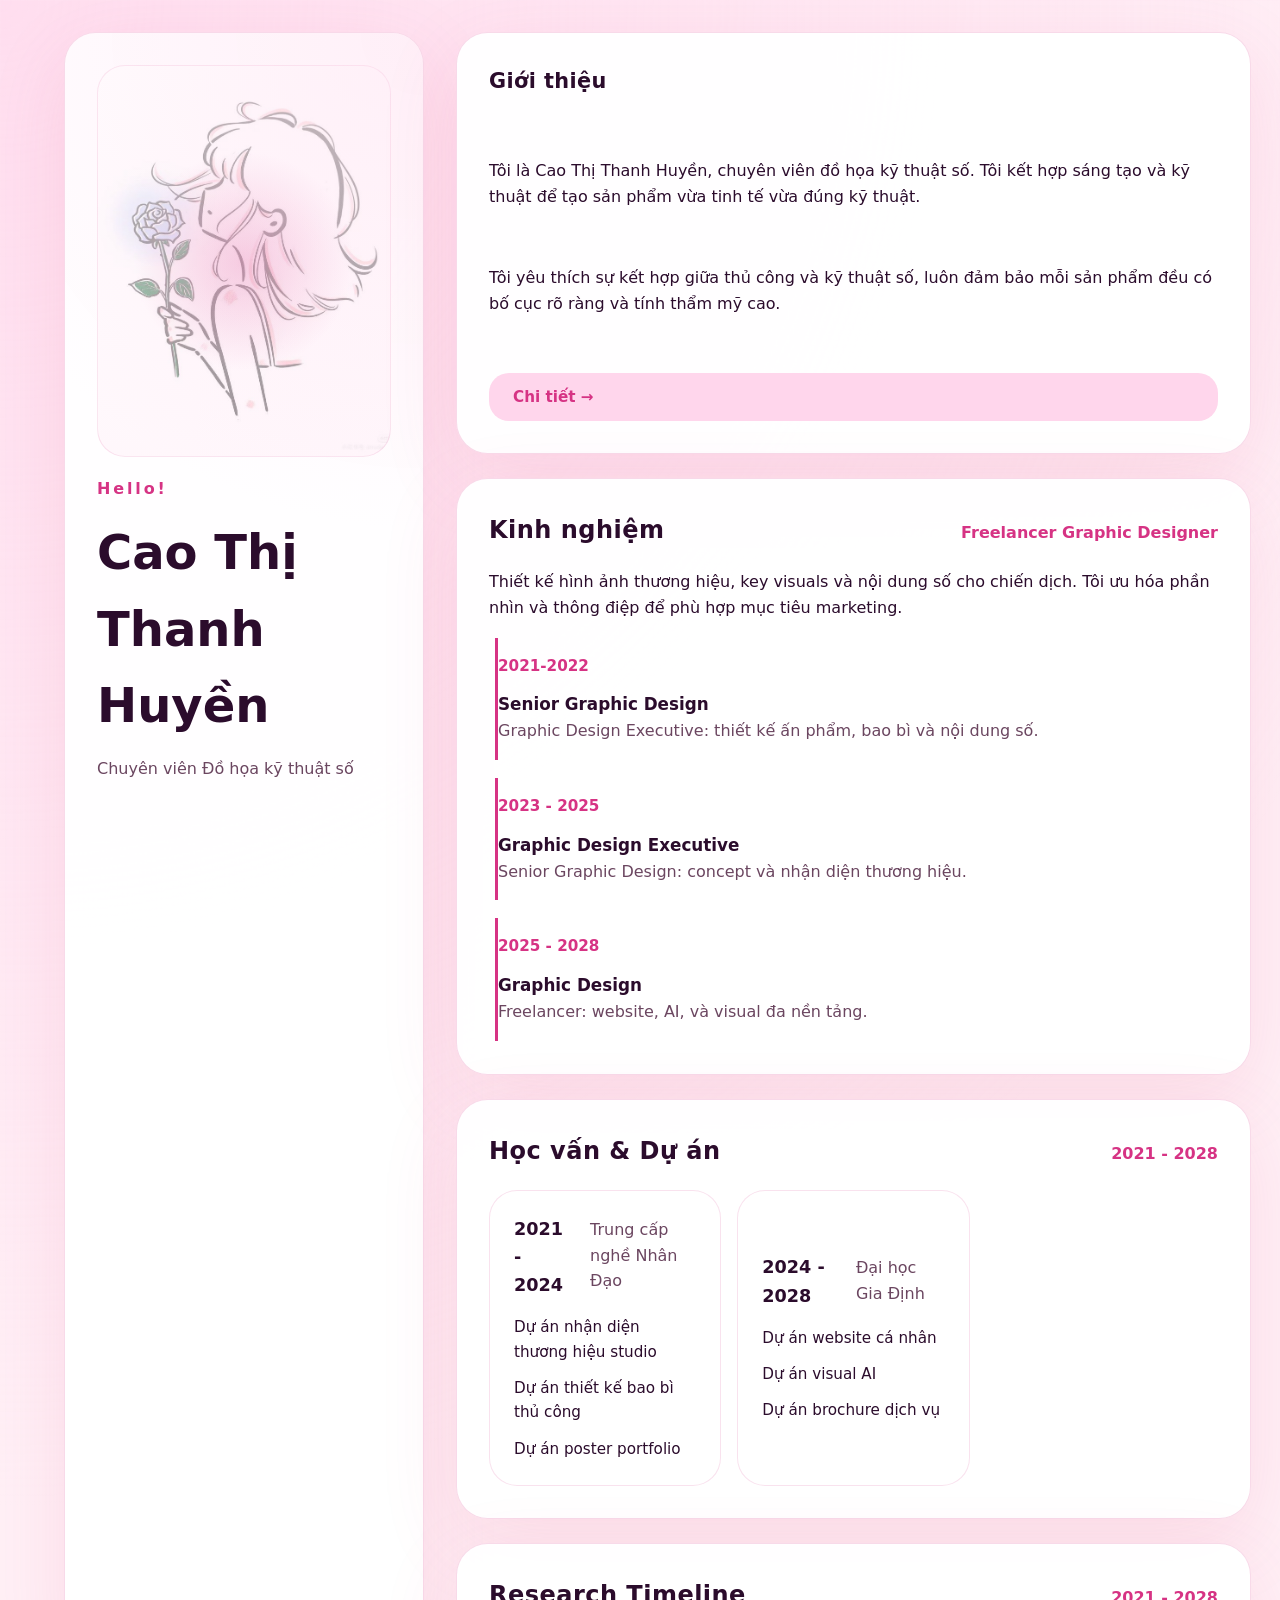
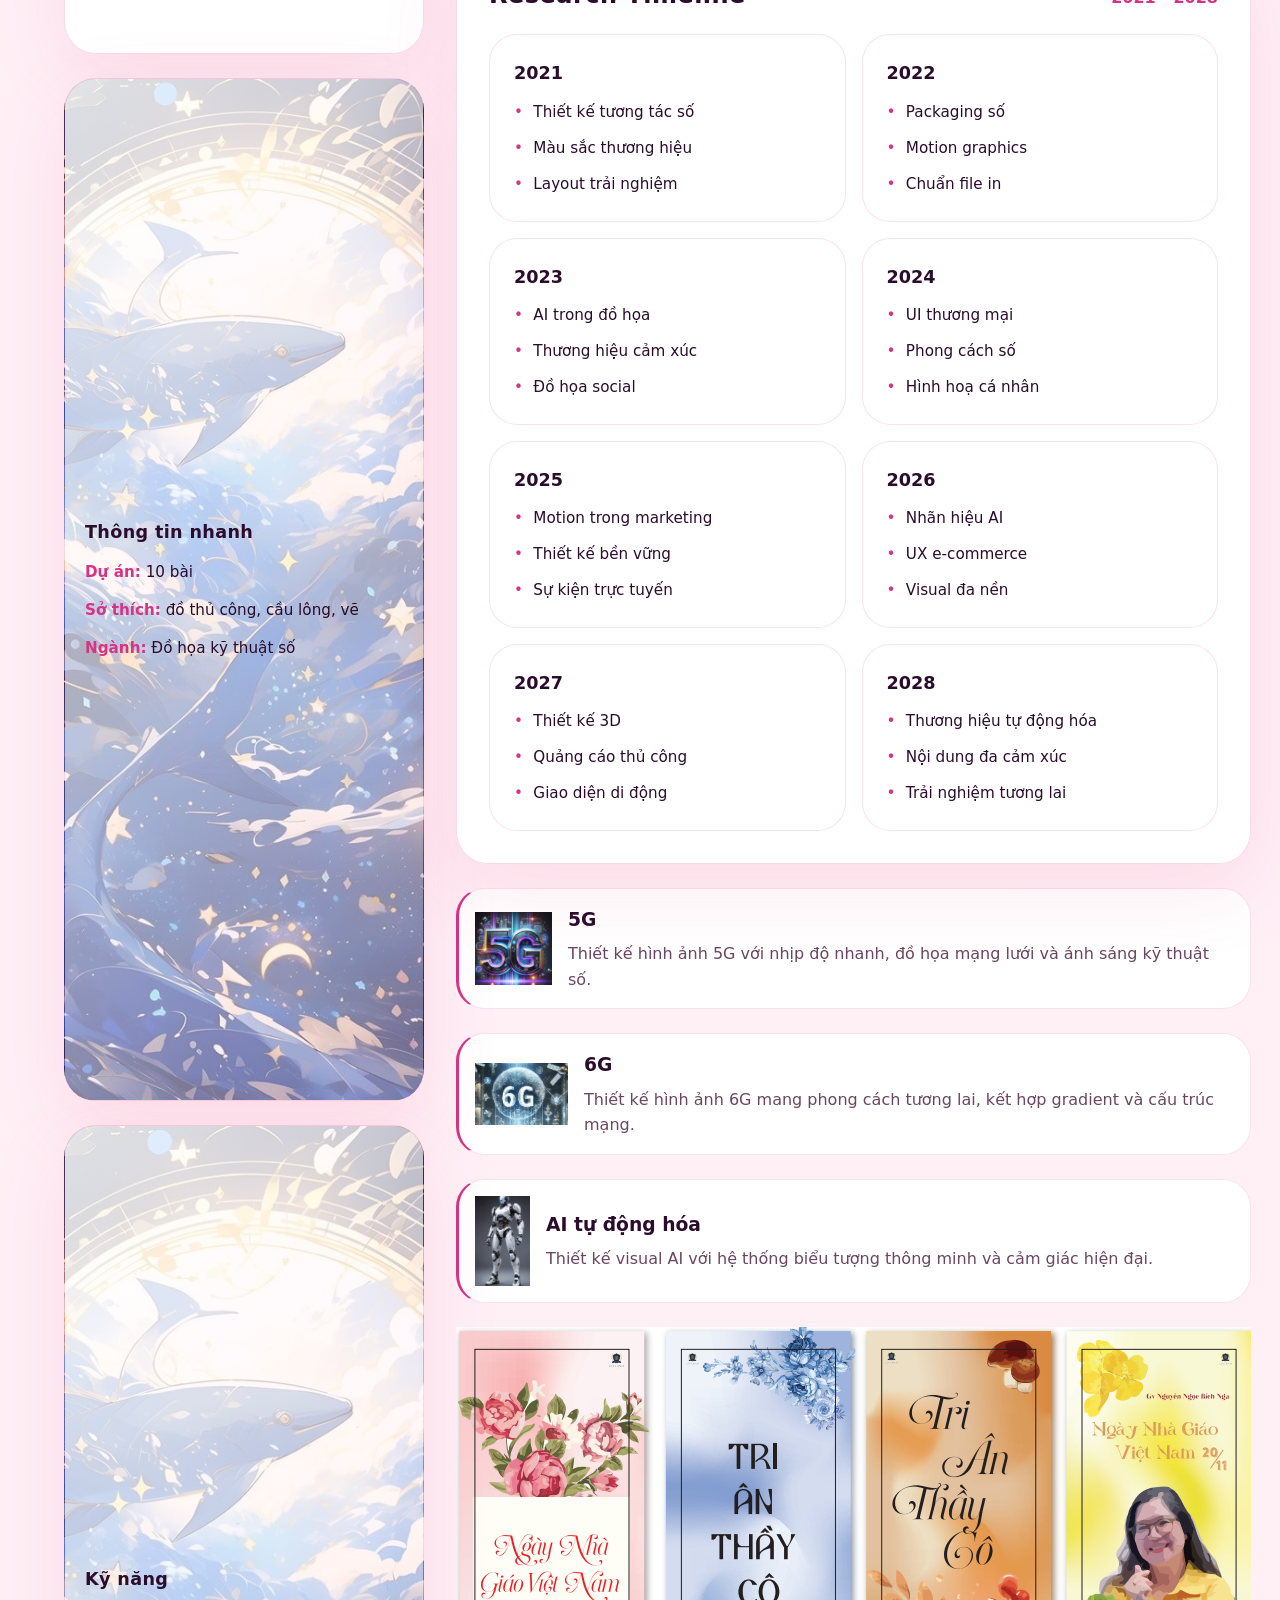
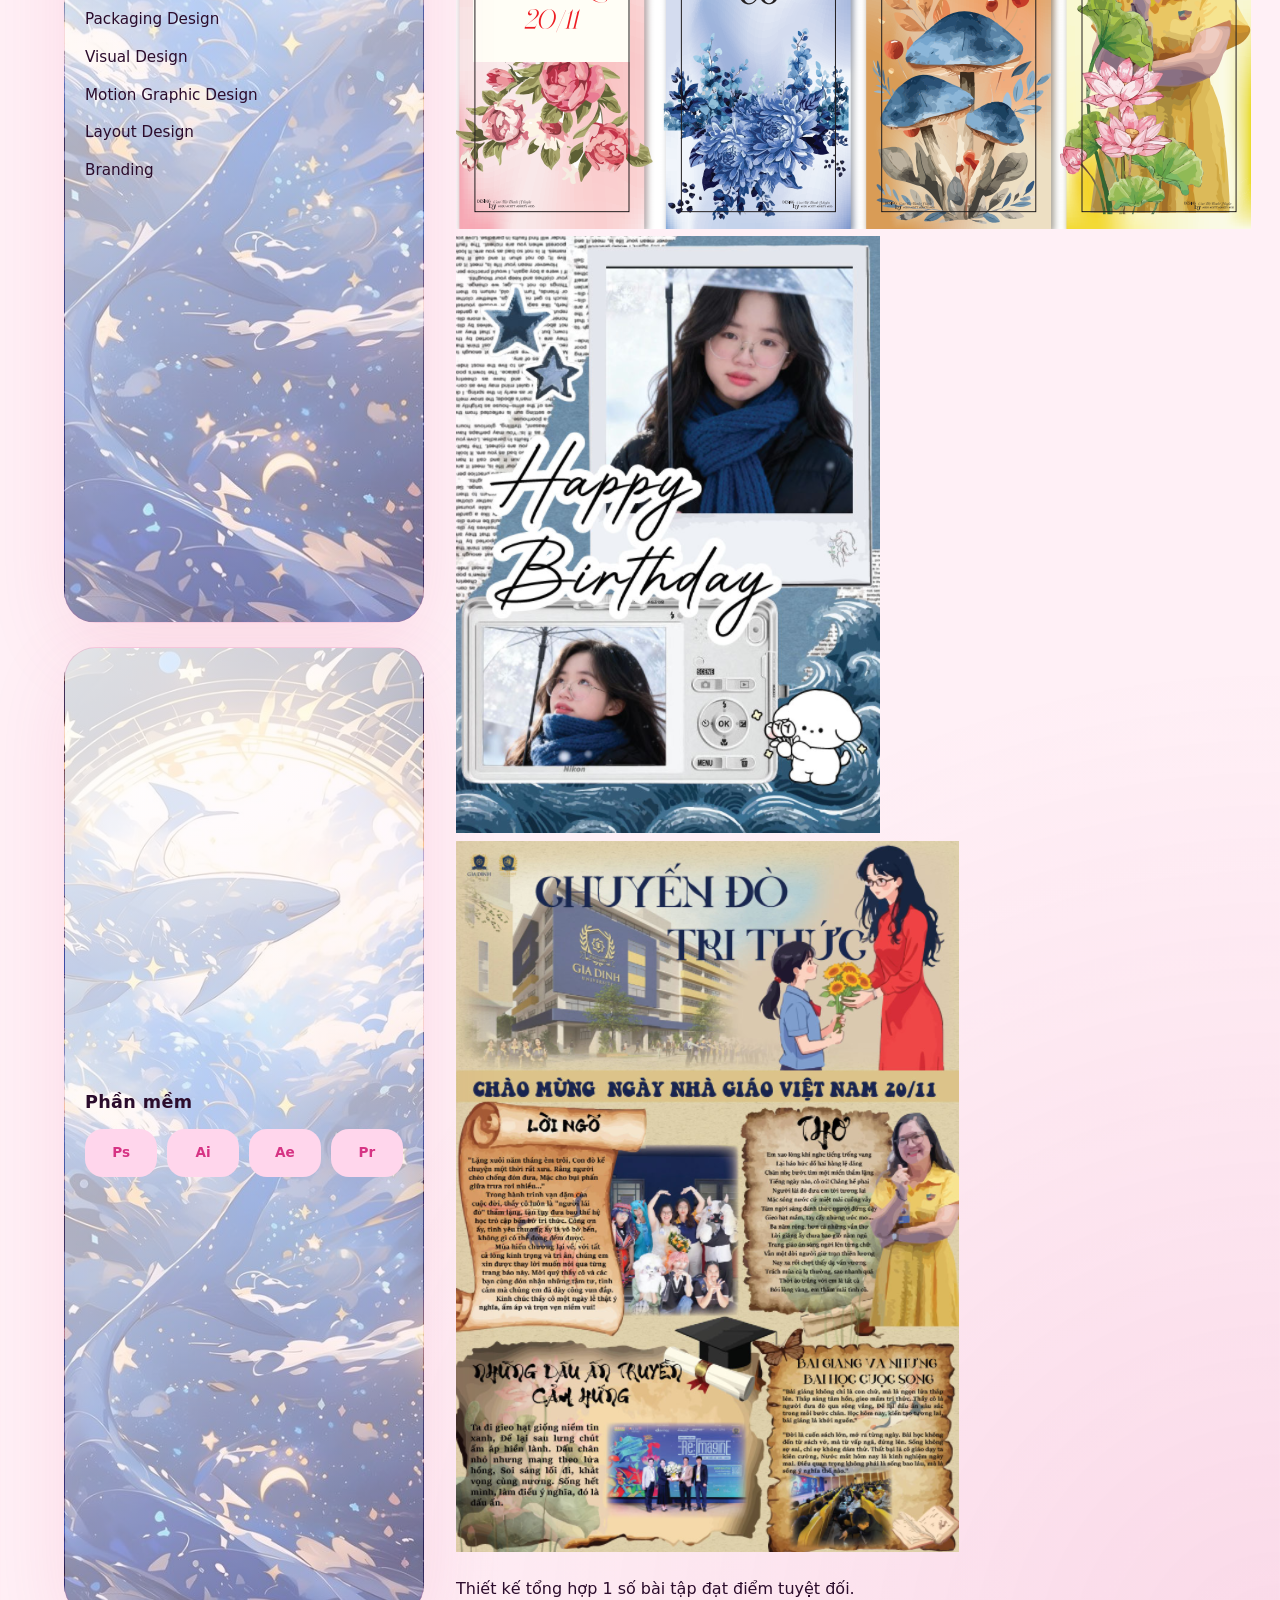
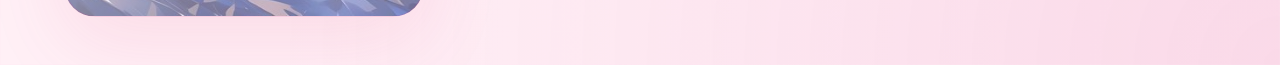
==== commit 999f5f69: "phan8" ====
--- a/index.html
+++ b/index.html
@@ -243,7 +243,7 @@
   </div>
 
   <p class="image-text">
-    Thiết kế hiện đại kết hợp công nghệ AI, 5G và trải nghiệm người dùng tương lai.
+    Thiết kế tổng hợp 1 số bài tập đạt điểm tuyệt đối.
   </p>
 
 </section>
@@ -269,23 +269,15 @@
             <h3>Về tôi</h3>
             <p>Tôi là Cao Thị Thanh Huyền, chuyên viên đồ họa kỹ thuật số. Tôi sáng tạo trên nền tảng đồ họa, concept thị giác và thiết kế trải nghiệm. Mục tiêu của tôi là tạo ra sản phẩm vừa đẹp vừa phù hợp với yêu cầu kỹ thuật.</p>
             <p>Tôi yêu thích công việc kết hợp giữa thủ công và kỹ thuật số, đồng thời quan tâm đến từng chi tiết màu sắc, bố cục và tính nhất quán.</p>
+            <p>Tôi cũng rất mong muốn học hỏi và phát triển kỹ năng mới, để luông tạo ra sản phẩm chất lượng và phù hợp với su hướng thị trường đồ họa hiện đại nhất có thể. </p>
           </article>
           <article>
             <h3>Thông tin nhanh</h3>
             <ul>
-              <li><strong>Dự án 10 bài</strong> ở Quận Gò Vấp</li>
-              <li><strong>Sở thích:</strong> đồ thủ công, cầu lông, bida</li>
+              <li><strong>Dự án:</strong> 10 bài</li>
+              <li><strong>Sở thích:</strong> đồ thủ công, cầu lông, vẽ</li>
               <li><strong>Ngành:</strong> Đồ họa kỹ thuật số</li>
             </ul>
-            <h3>Kỹ năng chính</h3>
-            <ul>
-              <li>Packaging Design</li>
-              <li>Visual Design</li>
-              <li>Motion Graphic Design</li>
-              <li>Layout Design</li>
-              <li>Branding</li>
-            </ul>
-          </article>
         </section>`,
       'skills': `<h2>Kỹ năng chính</h2>
         <div class="detail-row">
@@ -300,23 +292,25 @@
           <div class="detail-mini-card"><strong>After Effects</strong><p>Motion graphic và video ngắn.</p></div>
           <div class="detail-mini-card"><strong>Premiere</strong><p>Dựng clip giới thiệu và demo.</p></div>
         </div>`,
-      'experience': `<h2>Experience</h2>
+      'experience': `<h2>Kinh nghiệm</h2>
         <div class="detail-row">
-          <div class="detail-mini-card"><strong>2021 - 2023</strong><p>Graphic Design Executive: thiết kế ấn phẩm, bao bì và nội dung số.</p></div>
-          <div class="detail-mini-card"><strong>2023 - 2024</strong><p>Senior Graphic Design: concept và nhận diện thương hiệu.</p></div>
-          <div class="detail-mini-card"><strong>2024 - 2028</strong><p>Freelancer: website, AI, và visual đa nền tảng.</p></div>
+          <div class="detail-mini-card"><strong>2021 - 2022</strong><p>Graphic Design Executive: thiết kế ấn phẩm, bao bì và nội dung số.</p></div>
+          <div class="detail-mini-card"><strong>2023 - 2025</strong><p>Senior Graphic Design: concept và nhận diện thương hiệu.</p></div>
+          <div class="detail-mini-card"><strong>2025 - 2028</strong><p>Freelancer: website, AI, và visual đa nền tảng.</p></div>
         </div>`,
       'education-2021-2024': `<h2>Học Trung cấp 2021 - 2024</h2>
         <div class="detail-row detail-row-3">
           <div class="detail-mini-card"><div class="project-image small"></div><strong>2021</strong><p>Nhận diện thương hiệu studio.</p></div>
           <div class="detail-mini-card"><div class="project-image small"></div><strong>2022</strong><p>Thiết kế bao bì thủ công.</p></div>
           <div class="detail-mini-card"><div class="project-image small"></div><strong>2023</strong><p>Poster chiến dịch thể thao.</p></div>
+          <div class="detail-mini-card"><div class="project-image small"></div><strong>2024</strong><p>Thiết kế website cá nhân.</p></div>
         </div>`,
       'education-2024-2028': `<h2>Đại học Gia Định 2024 - 2028</h2>
         <div class="detail-row detail-row-3">
-          <div class="detail-mini-card"><div class="project-image small"></div><strong>2024</strong><p>Thiết kế website cá nhân.</p></div>
           <div class="detail-mini-card"><div class="project-image small"></div><strong>2025</strong><p>Visual cho chiến dịch AI.</p></div>
           <div class="detail-mini-card"><div class="project-image small"></div><strong>2026</strong><p>Brochure giới thiệu dịch vụ.</p></div>
+          <div class="detail-mini-card"><div class="project-image small"></div><strong>2027</strong><p>Thiết kế 3D.</p></div>
+          <div class="detail-mini-card"><div class="project-image small"></div><strong>2028</strong><p>Thực tập & đồ án tốt .</p></div>
         </div>`,
       'research-2021': `<h2>2021</h2><ul><li>Thiết kế tương tác số</li><li>Màu sắc thương hiệu</li><li>Layout trải nghiệm</li></ul>`,
       'research-2022': `<h2>2022</h2><ul><li>Packaging số</li><li>Motion graphics</li><li>Chuẩn file in</li></ul>`,
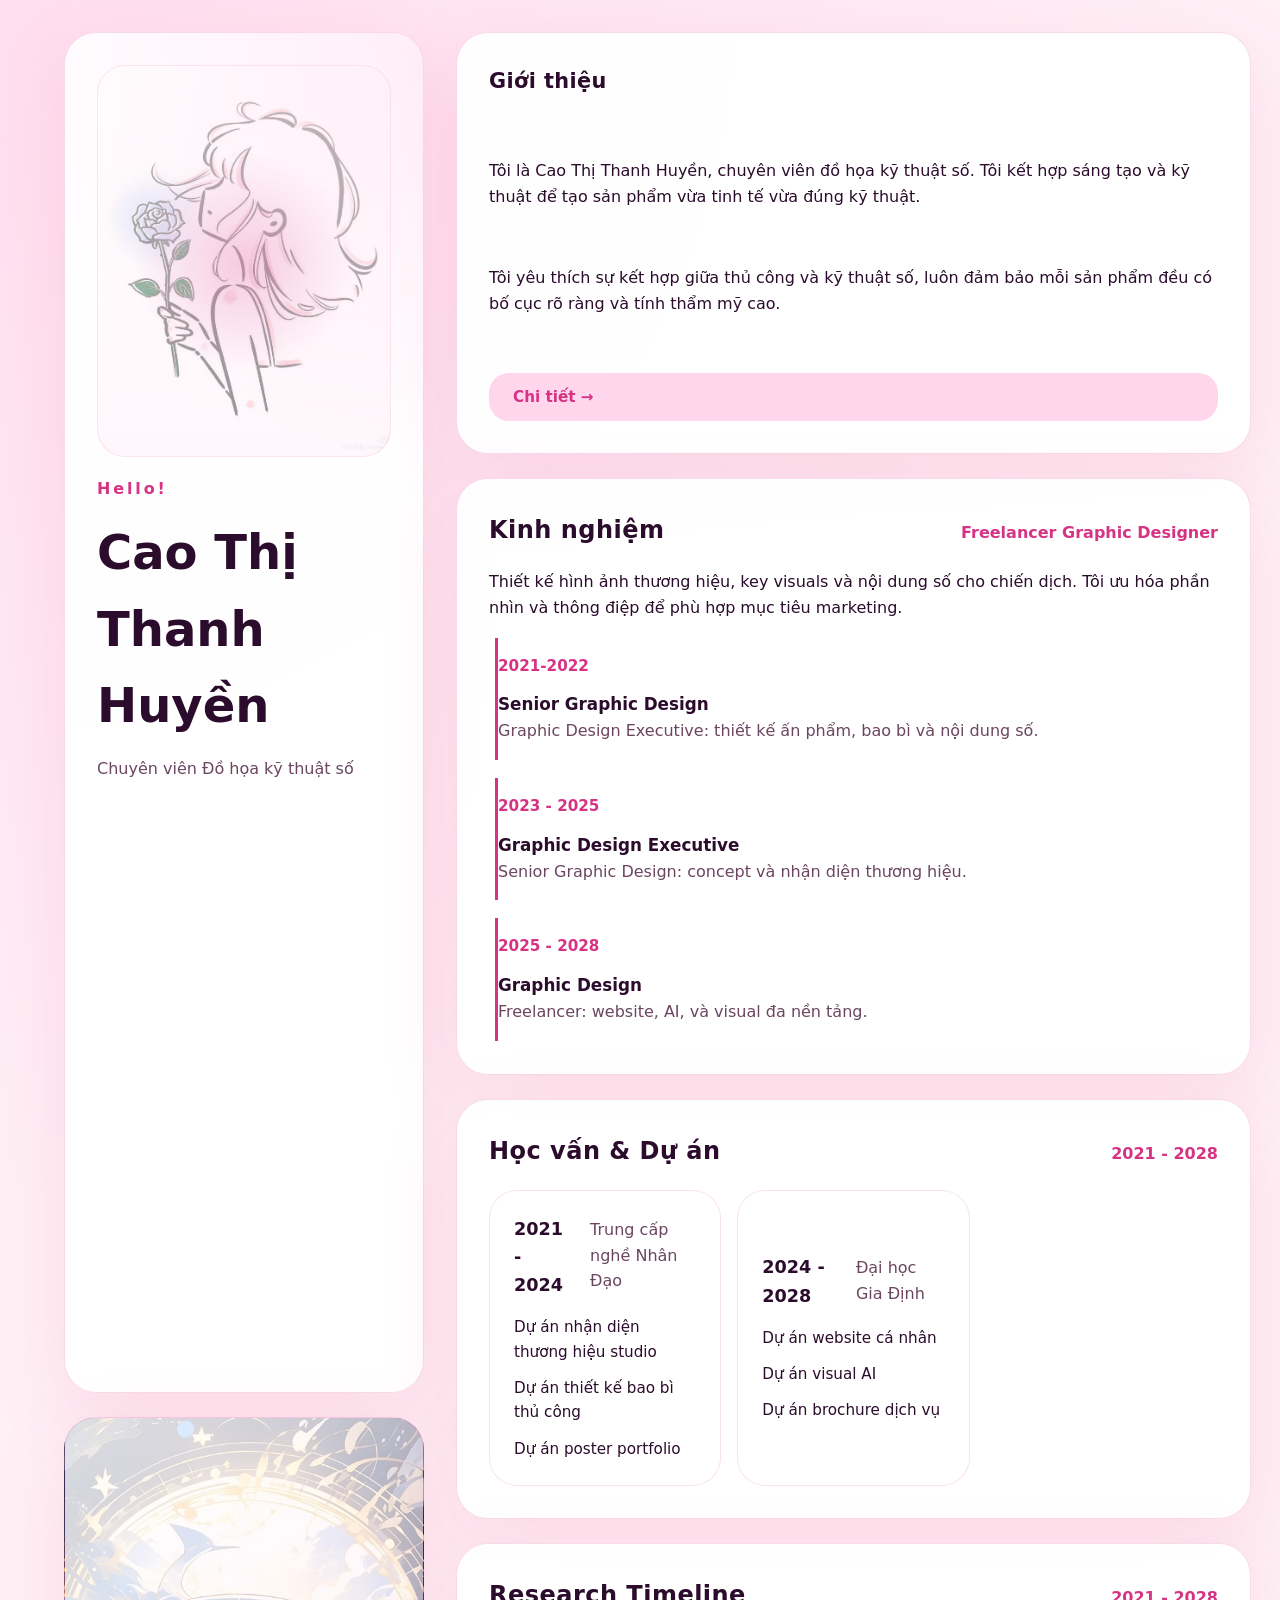
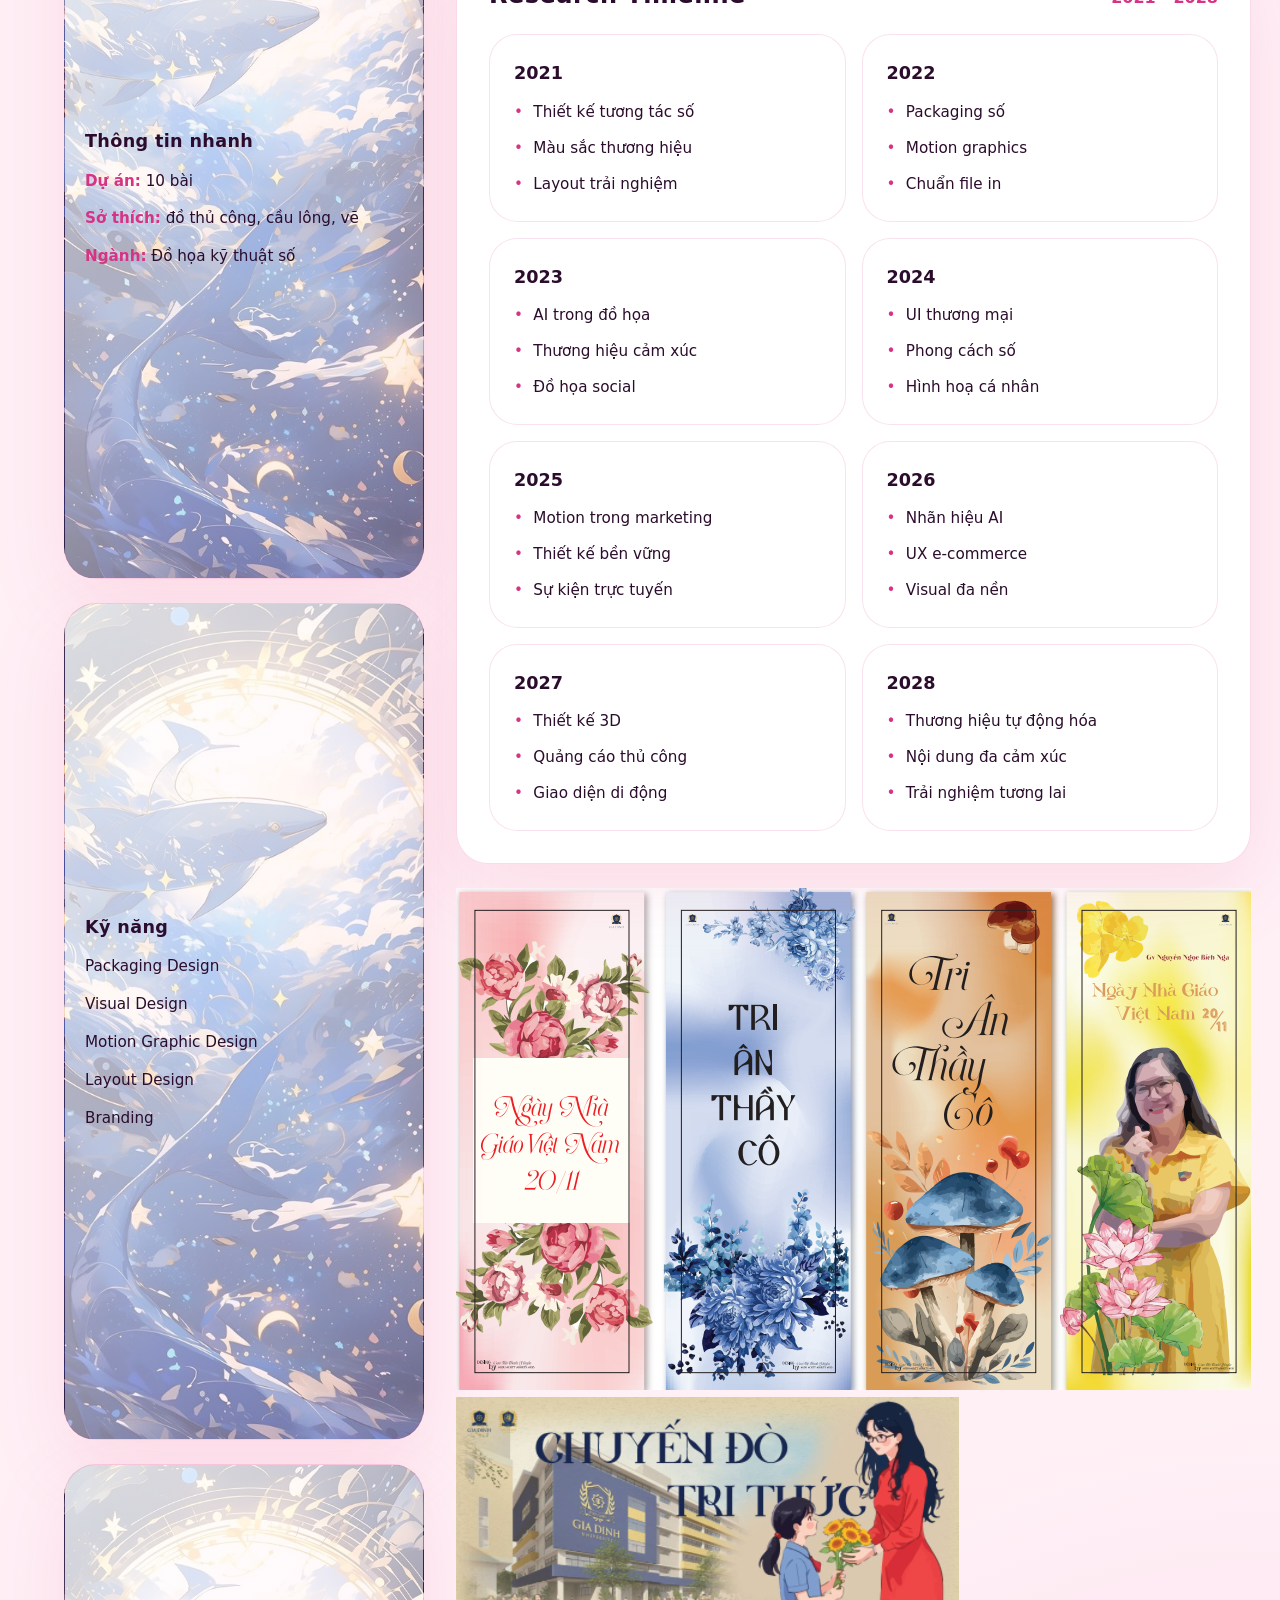
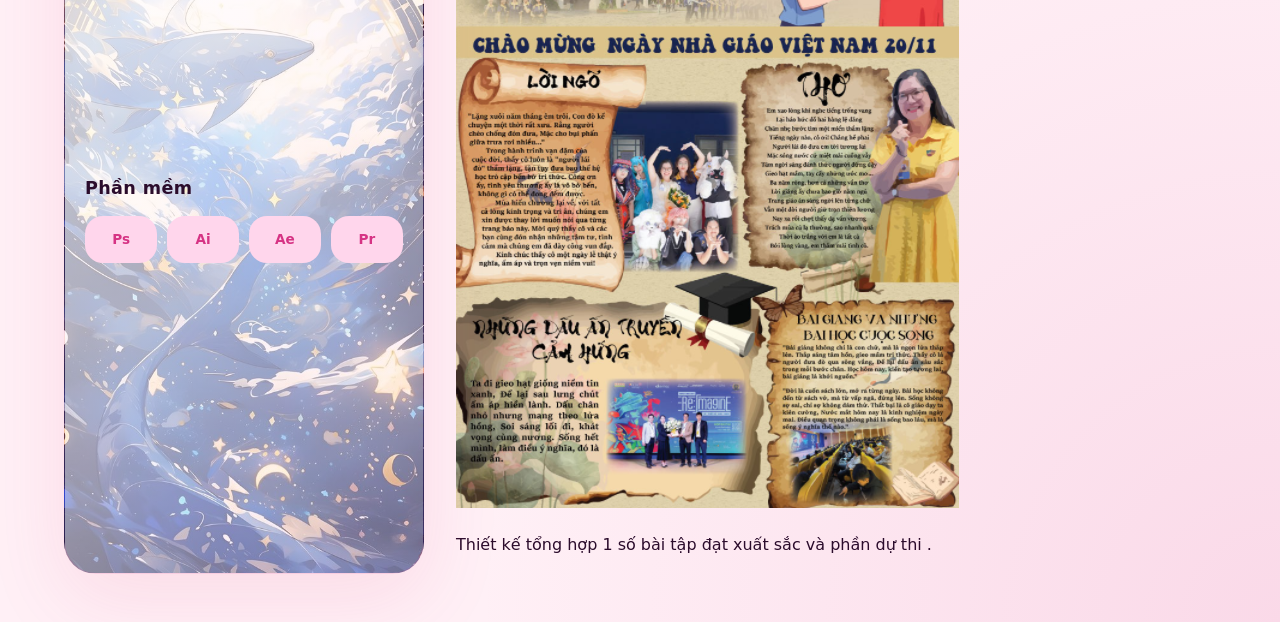
==== commit 7288500e: "acb" ====
--- a/index.html
+++ b/index.html
@@ -201,31 +201,7 @@
         </div>
       </section>
 
-     <button type="button" class="project-card click-card" data-target="project-5g">
-  <img src="Screenshot 2026-05-12 110011.png" class="project-image-small" alt="5G">
-  
-  <div>
-    <h3>5G</h3>
-    <p>Thiết kế hình ảnh 5G với nhịp độ nhanh, đồ họa mạng lưới và ánh sáng kỹ thuật số.</p>
-  </div>
-</button>
-
-<button type="button" class="project-card click-card" data-target="project-6g">
-  <img src="Screenshot 2026-05-12 110243.png" class="project-image-small" alt="6G">
-  <div>
-    <h3>6G</h3>
-    <p>Thiết kế hình ảnh 6G mang phong cách tương lai, kết hợp gradient và cấu trúc mạng.</p>
-  </div>
-</button>
-
-<button type="button" class="project-card click-card" data-target="project-ai">
-  <img src="Screenshot 2026-05-12 110307.png" class="project-image-small" alt="AI">
-  <div>
-    <h3>AI tự động hóa</h3>
-    <p>Thiết kế visual AI với hệ thống biểu tượng thông minh và cảm giác hiện đại.</p>
-  </div>
-</button>
-
+     
 <section class="image-section">
   <div class="image-grid">
     <div class="image-card">
@@ -233,17 +209,13 @@
     </div>
 
     <div class="image-card">
-      <img src="Screenshot 2026-05-12 125145.png" alt="Hình 2">
-    </div>
-
-    <div class="image-card">
       <img src="Screenshot 2026-05-12 125222.png" alt="Hình 3">
     </div>
 
   </div>
 
   <p class="image-text">
-    Thiết kế tổng hợp 1 số bài tập đạt điểm tuyệt đối.
+    Thiết kế tổng hợp 1 số bài tập đạt xuất  sắc và phần dự thi .
   </p>
 
 </section>
@@ -320,9 +292,6 @@
       'research-2026': `<h2>2026</h2><ul><li>Nhãn hiệu AI</li><li>UX e-commerce</li><li>Visual đa nền</li></ul>`,
       'research-2027': `<h2>2027</h2><ul><li>Thiết kế 3D</li><li>Quảng cáo thủ công</li><li>Giao diện di động</li></ul>`,
       'research-2028': `<h2>2028</h2><ul><li>Thương hiệu tự động hóa</li><li>Nội dung đa cảm xúc</li><li>Trải nghiệm tương lai</li></ul>`,
-      'project-5g': `<h2>5G</h2><p>Thiết kế visual cho 5G, tập trung vào tốc độ và sự kết nối.</p>`,
-      'project-6g': `<h2>6G</h2><p>Ý tưởng đồ hoạ cho 6G với phong cách tương lai và gọn gàng.</p>`,
-      'project-ai': `<h2>AI tự động hóa</h2><p>Minh hoạ AI tự động hóa bằng hình ảnh chuyên nghiệp và tinh tế.</p>`
     };
 
     function closeDetail() {
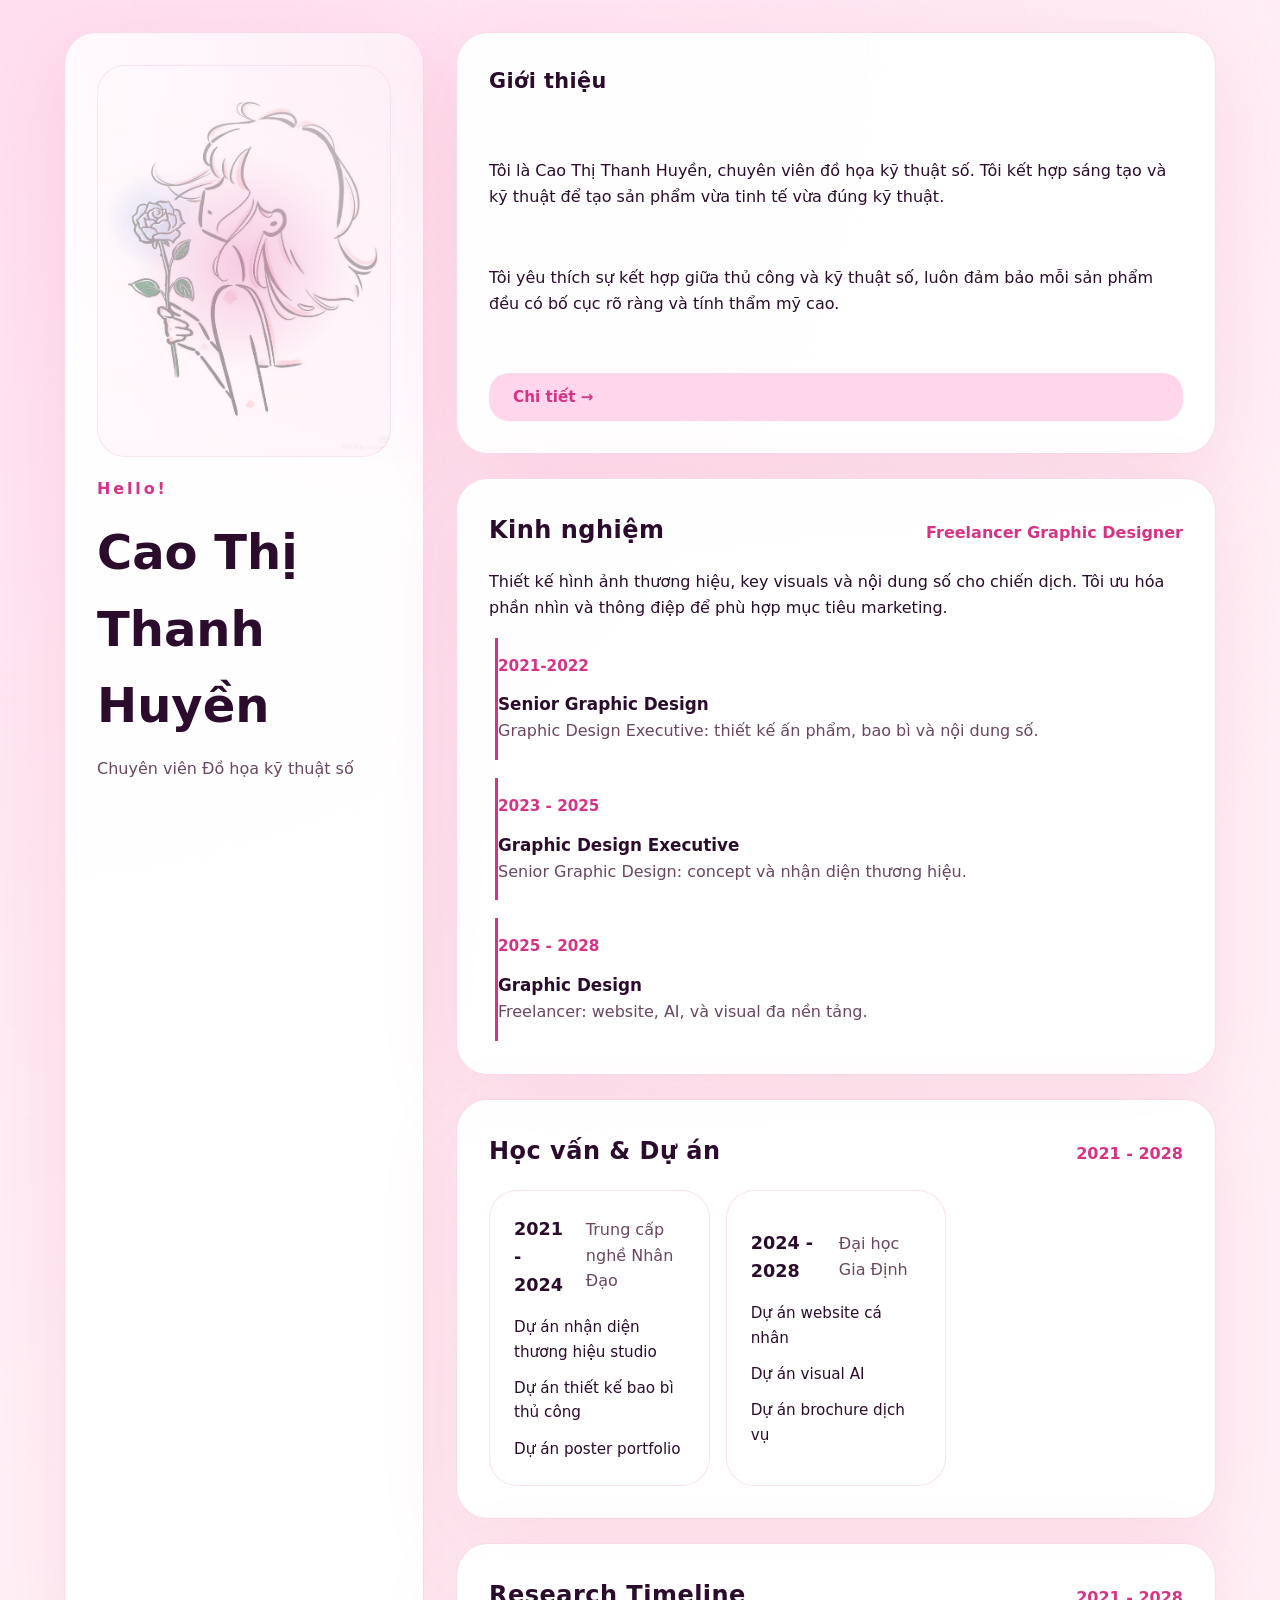
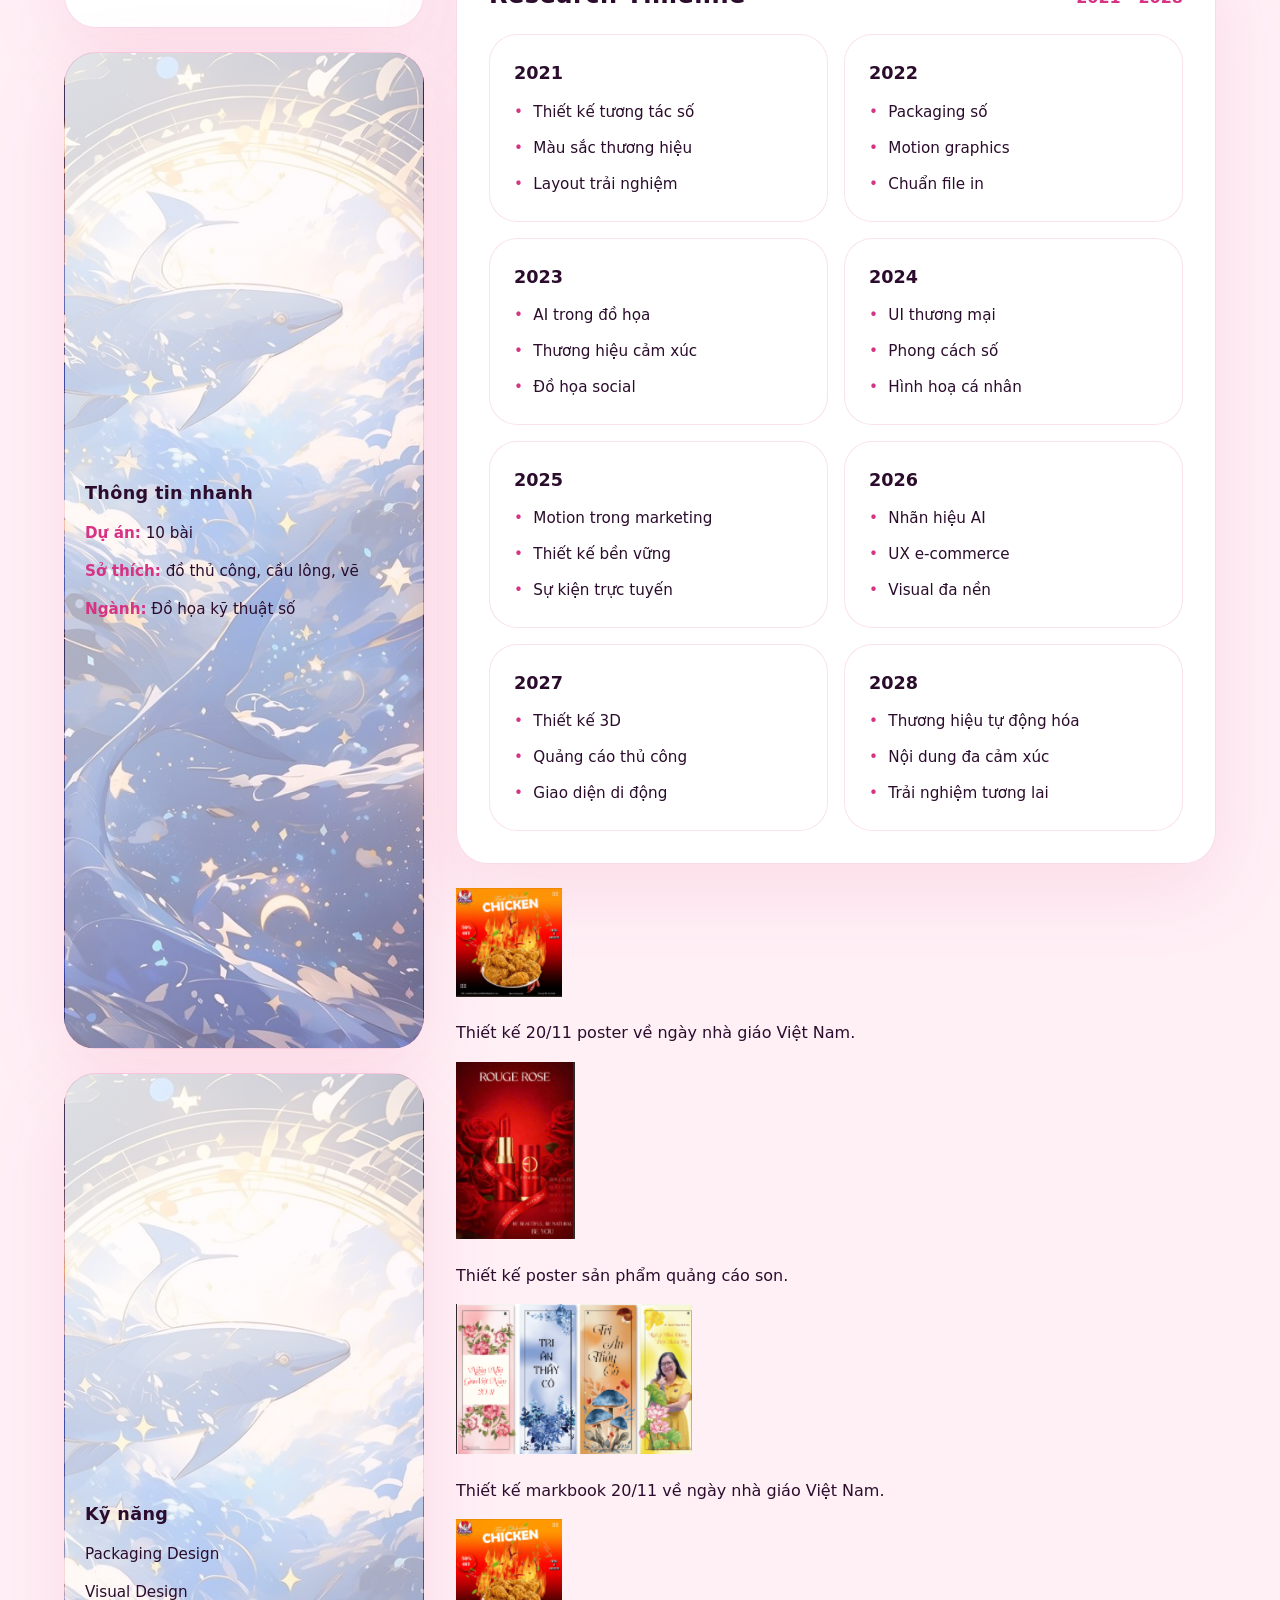
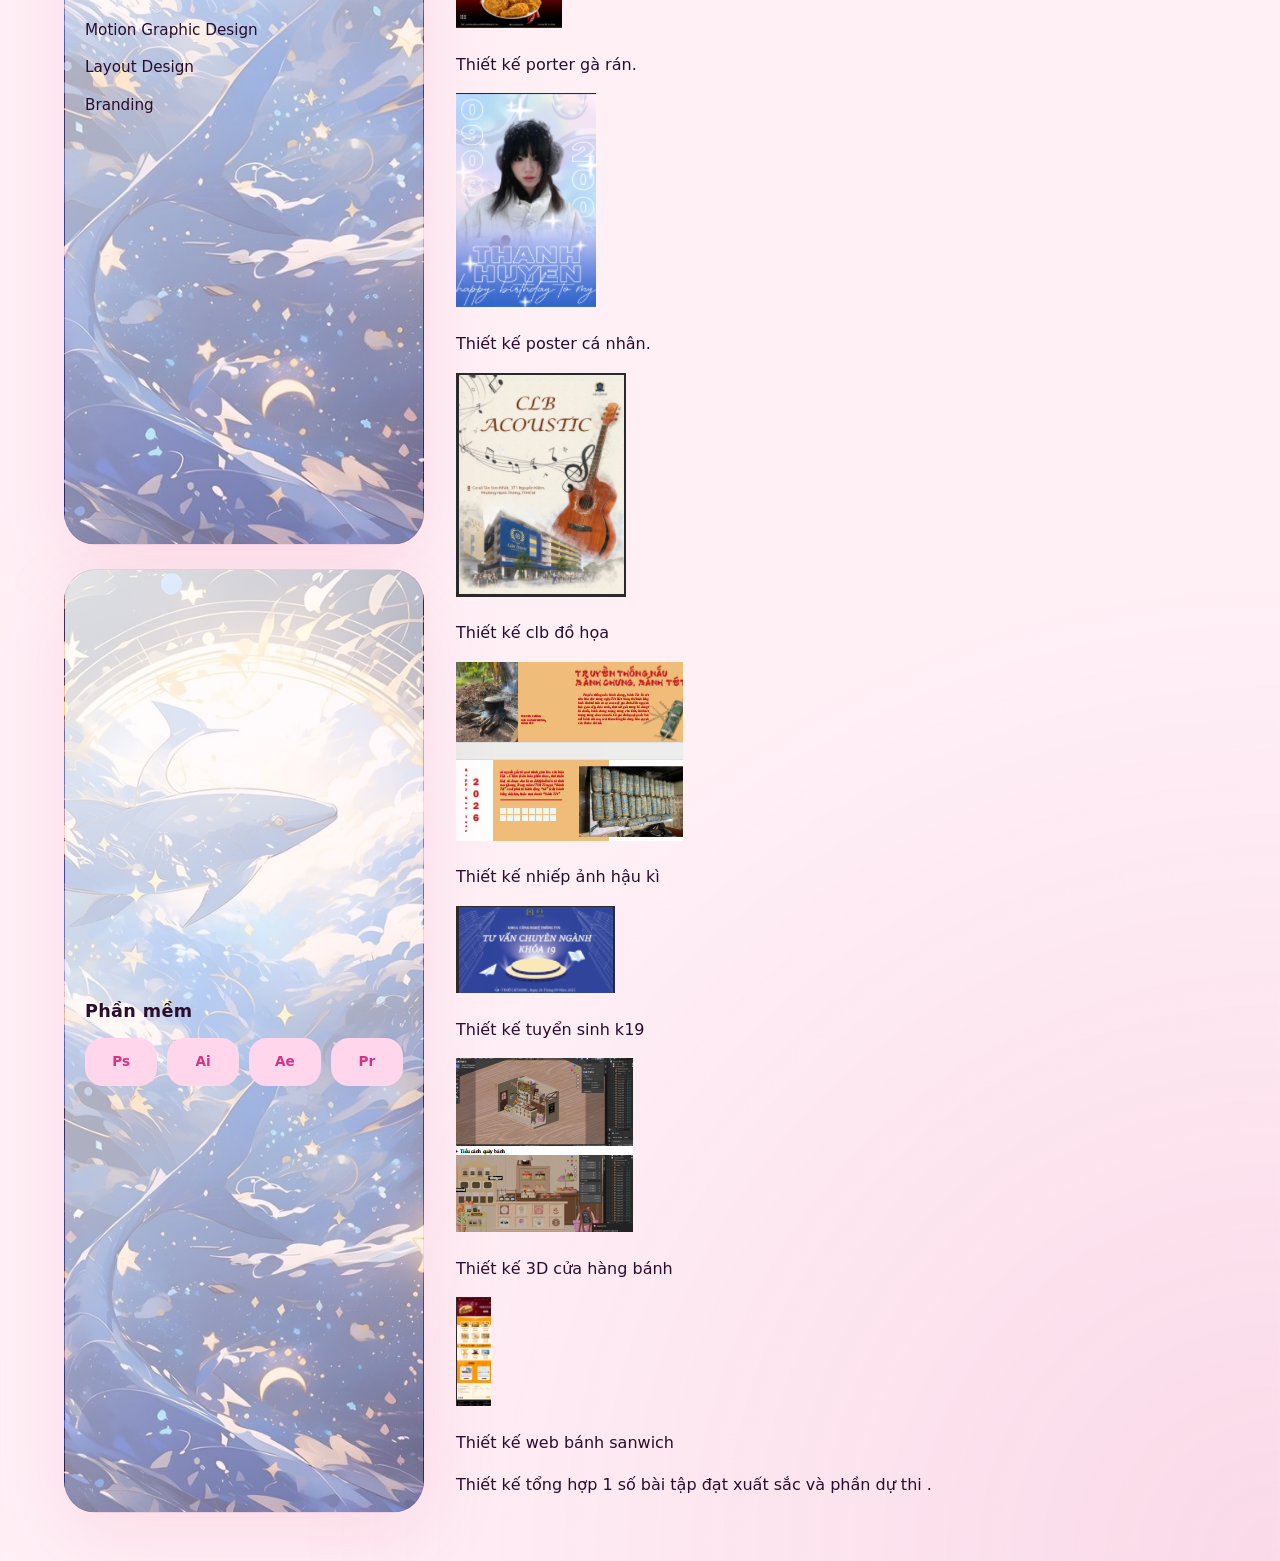
==== commit 63e38e1c: "ảnh" ====
--- a/index.html
+++ b/index.html
@@ -205,12 +205,74 @@
 <section class="image-section">
   <div class="image-grid">
     <div class="image-card">
-      <img src="Screenshot 2026-05-12 124941.png" alt="Hình 1">
-    </div>
-
-    <div class="image-card">
-      <img src="Screenshot 2026-05-12 125222.png" alt="Hình 3">
-    </div>
+      <img src="Screenshot 2026-05-15 235200.png" alt="Hình 1">
+    </div>
+     <p class="image-text">
+    Thiết kế 20/11 poster về ngày nhà giáo Việt Nam.
+  </p>
+
+    <div class="image-card">
+      <img src="Screenshot 2026-05-15 235004.png" alt="Hình 2">
+    </div>
+     <p class="image-text">
+    Thiết kế poster sản phẩm quảng cáo son.
+  </p>
+    
+    <div class="image-card">
+      <img src="Screenshot 2026-05-15 235036.png" alt="Hình 3">
+    </div>
+     <p class="image-text">
+    Thiết kế markbook 20/11 về ngày nhà giáo Việt Nam.
+  </p>
+
+    <div class="image-card">
+      <img src="Screenshot 2026-05-15 235200.png" alt="Hình 4">
+    </div>
+     <p class="image-text">
+    Thiết kế porter gà rán.
+  </p>
+
+    <div class="image-card">
+      <img src="Screenshot 2026-05-15 235237.png" alt="Hình 5">
+    </div>
+     <p class="image-text">
+    Thiết kế poster cá nhân.
+  </p>
+
+    <div class="image-card">
+      <img src="Screenshot 2026-05-15 235352.png" alt="Hình 6">
+    </div>
+     <p class="image-text">
+    Thiết kế clb đồ họa
+  </p>
+
+    <div class="image-card">
+      <img src="Screenshot 2026-05-15 235506.png" alt="Hình 7">
+    </div>
+     <p class="image-text">
+    Thiết kế nhiếp ảnh hậu kì
+  </p>
+
+    <div class="image-card">
+      <img src="Screenshot 2026-05-15 235626.png" alt="Hình 8">
+    </div>
+     <p class="image-text">
+    Thiết kế tuyển sinh k19
+  </p>
+
+    <div class="image-card">
+      <img src="Screenshot 2026-05-15 235910.png" alt="Hình 9">
+    </div>
+     <p class="image-text">
+    Thiết kế 3D cửa hàng bánh 
+  </p>
+
+    <div class="image-card">
+      <img src="Screenshot 2026-05-15 235943.png" alt="Hình 10">
+    </div>
+    <p class="image-text">
+    Thiết kế web bánh sanwich 
+  </p>
 
   </div>
 
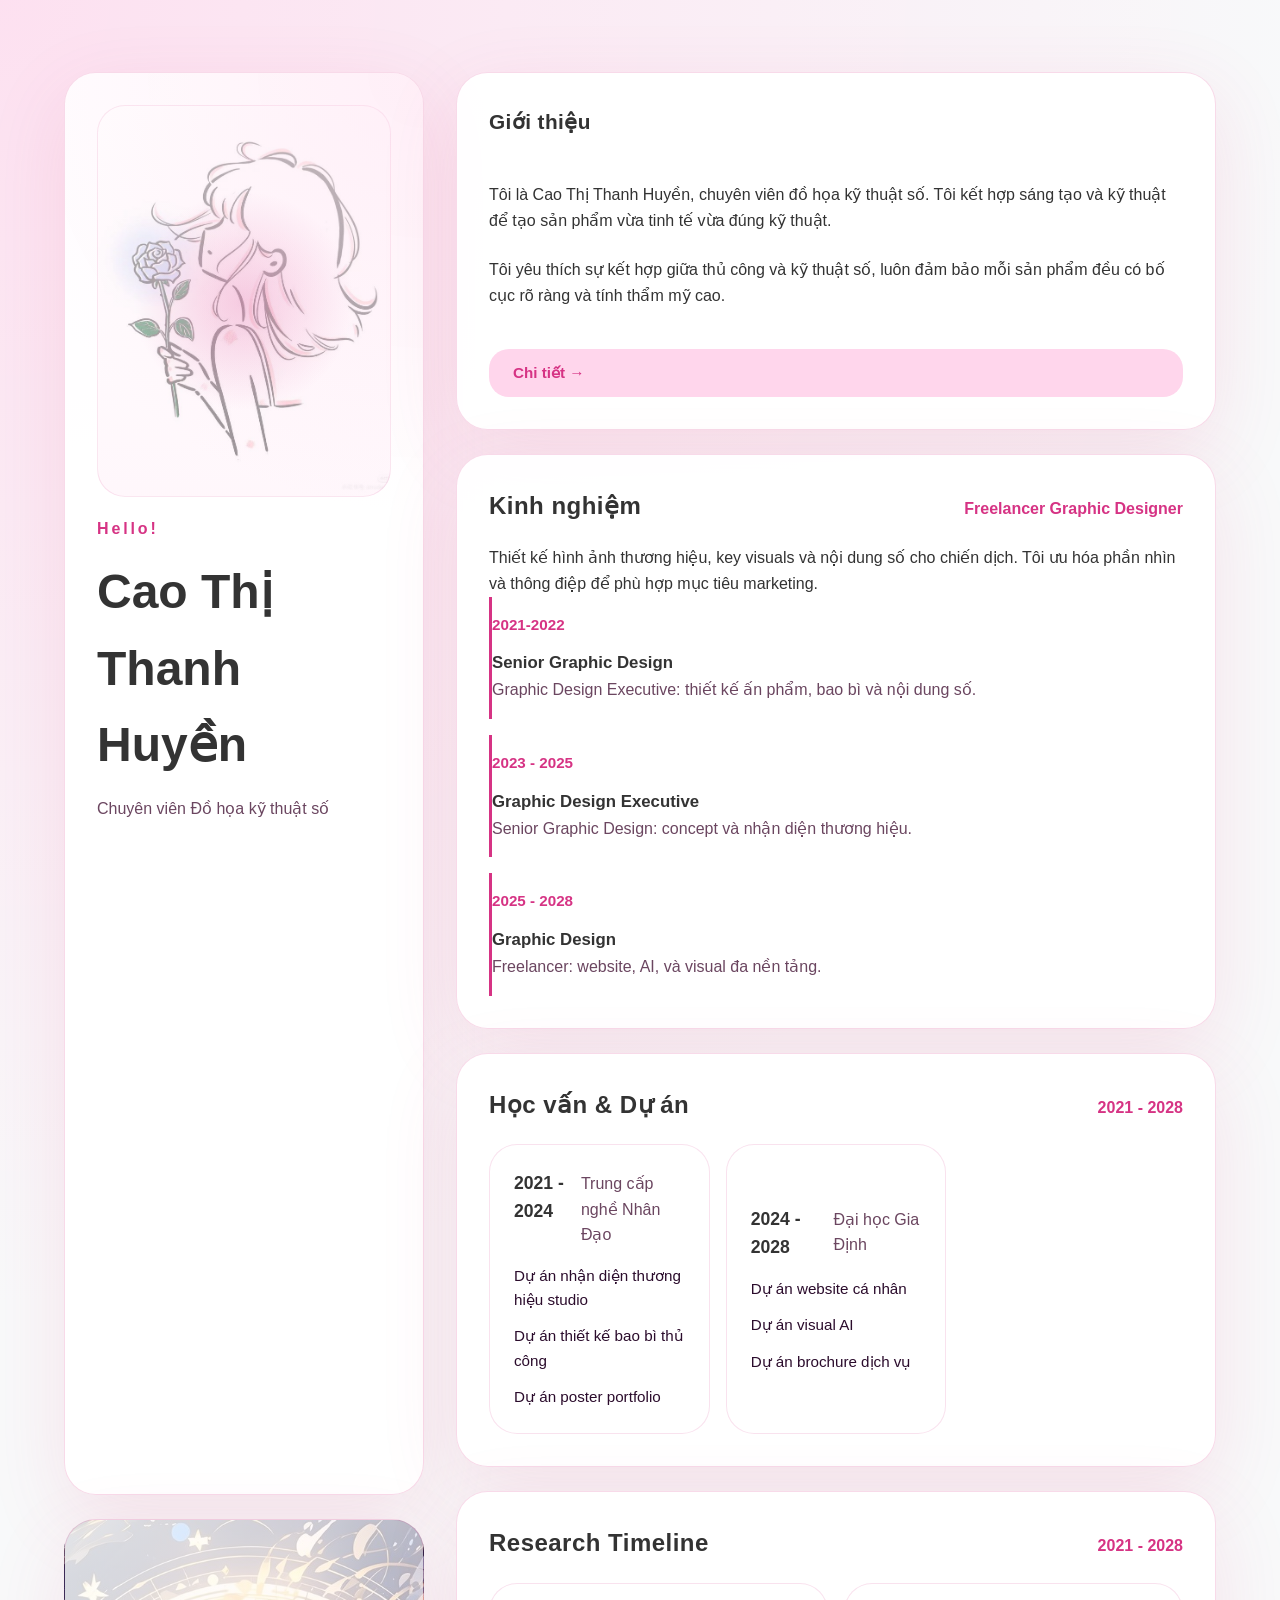
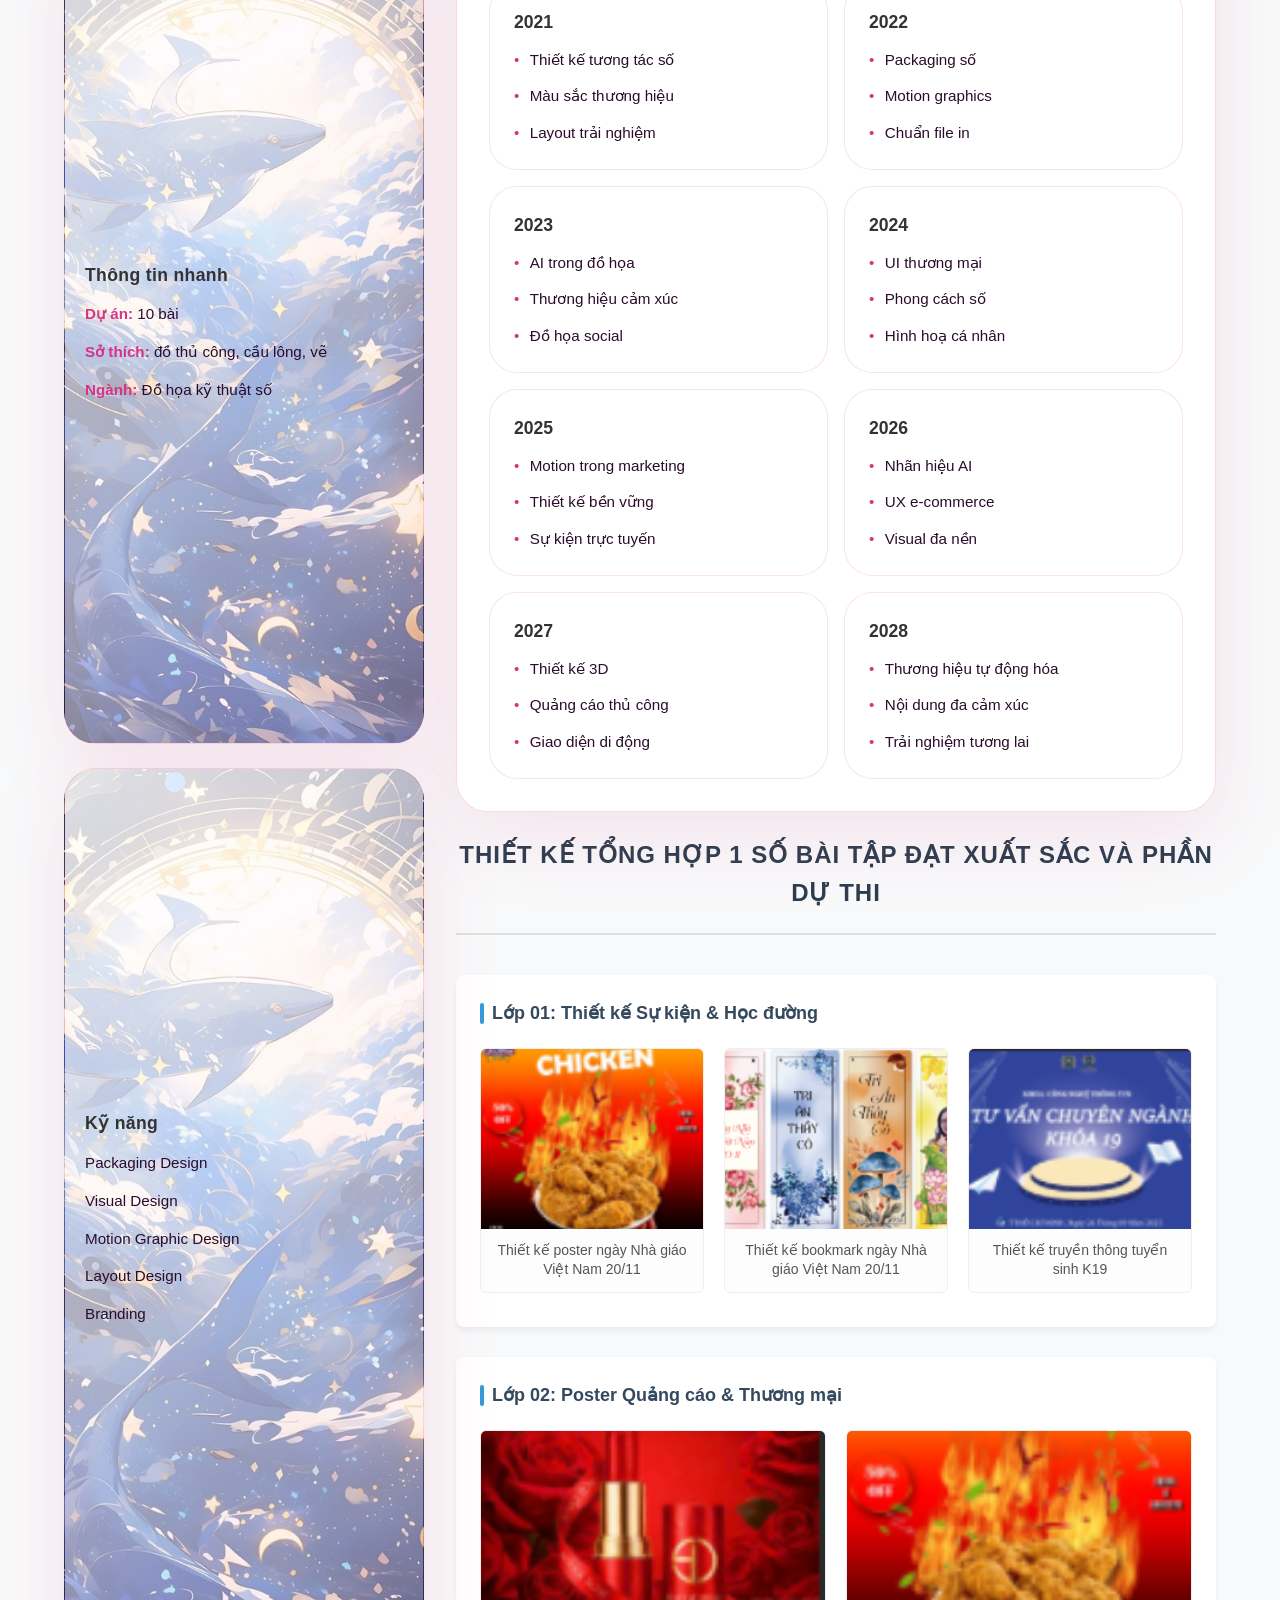
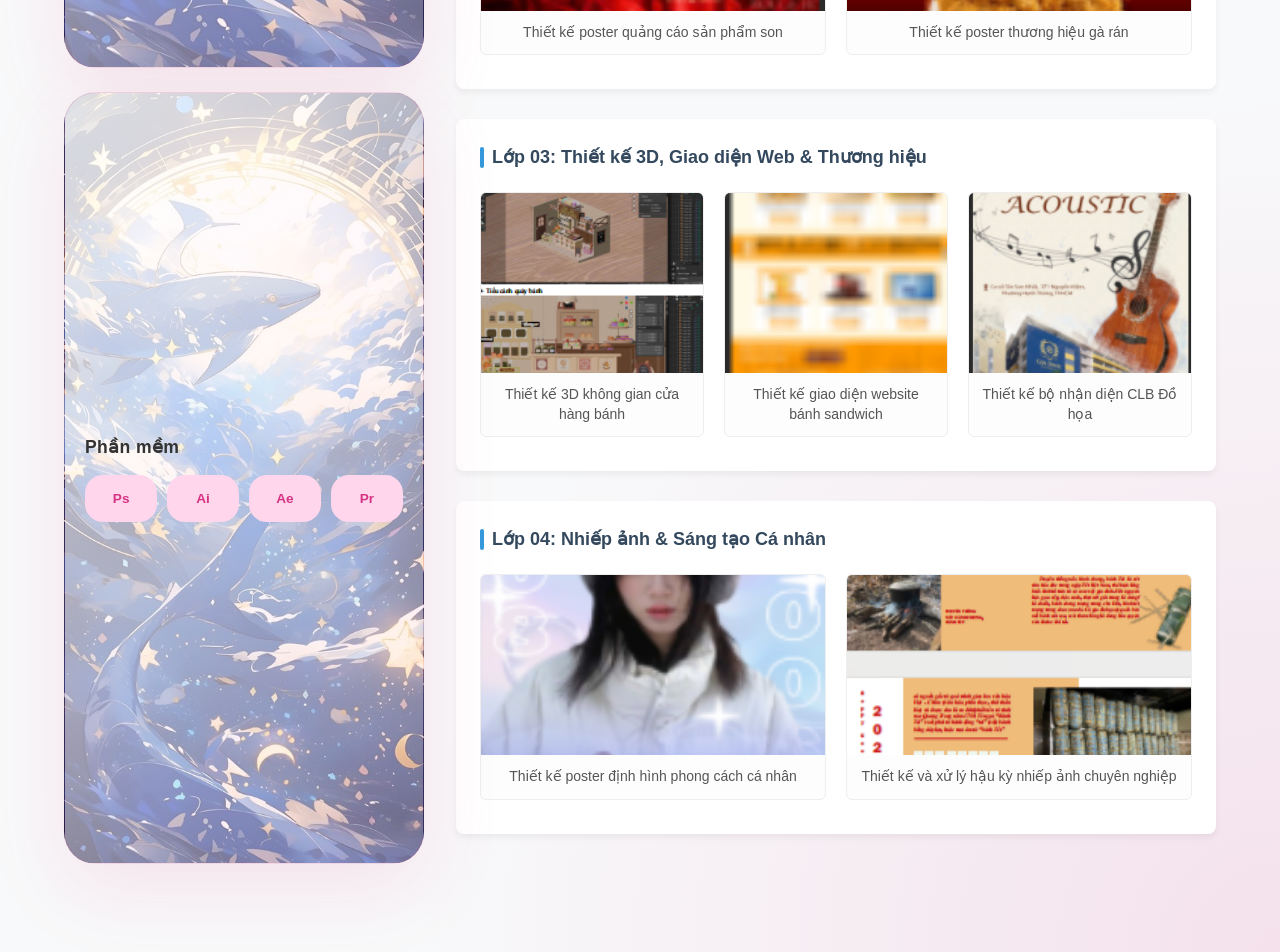
==== commit d83db725: "ảnh" ====
--- a/index.html
+++ b/index.html
@@ -202,85 +202,261 @@
       </section>
 
      
-<section class="image-section">
-  <div class="image-grid">
-    <div class="image-card">
-      <img src="Screenshot 2026-05-15 235200.png" alt="Hình 1">
+<!DOCTYPE html>
+<html lang="vi">
+<head>
+<meta charset="UTF-8">
+<meta name="viewport" content="width=device-width, initial-scale=1.0">
+<title>Portfolio Thiết Kế</title>
+<style>
+  * {
+    box-sizing: border-box;
+    margin: 0;
+    padding: 0;
+    font-family: 'Segoe UI', Tahoma, Geneva, Verdana, sans-serif;
+  }
+
+  body {
+    background-color: #f8f9fa;
+    color: #333;
+    padding: 40px 20px;
+  }
+
+  .portfolio-container {
+    max-width: 1200px;
+    margin: 0 auto;
+  }
+
+  .portfolio-header {
+    text-align: center;
+    margin-bottom: 40px;
+    padding-bottom: 20px;
+    border-bottom: 2px solid #e0e0e0;
+  }
+
+  .portfolio-header h1 {
+    font-size: 24px;
+    color: #2c3e50;
+    text-transform: uppercase;
+    letter-spacing: 1px;
+  }
+
+  /* Cấu trúc khung ngang theo từng lớp (Section Row) */
+  .design-row {
+    background: #ffffff;
+    border-radius: 8px;
+    box-shadow: 0 4px 6px rgba(0,0,0,0.05);
+    padding: 24px;
+    margin-bottom: 30px;
+  }
+
+  .row-title {
+    font-size: 18px;
+    color: #34495e;
+    margin-bottom: 20px;
+    font-weight: 600;
+    position: relative;
+    padding-left: 12px;
+  }
+
+  .row-title::before {
+    content: '';
+    position: absolute;
+    left: 0;
+    top: 4px;
+    bottom: 4px;
+    width: 4px;
+    background-color: #3498db;
+    border-radius: 2px;
+  }
+
+  /* Khung chứa các thẻ sản phẩm nằm ngang */
+  .card-slider {
+    display: flex;
+    gap: 20px;
+    overflow-x: auto; /* Cho phép cuộn ngang nếu màn hình nhỏ */
+    padding-bottom: 10px;
+  }
+
+  /* Định dạng từng thẻ sản phẩm */
+  .image-card {
+    flex: 1;
+    min-width: 220px; /* Đảm bảo không bị méo khi thu nhỏ */
+    background: #fdfdfd;
+    border: 1px solid #eee;
+    border-radius: 6px;
+    overflow: hidden;
+    transition: transform 0.2s ease, box-shadow 0.2s ease;
+  }
+
+  .image-card:hover {
+    transform: translateY(-4px);
+    box-shadow: 0 6px 12px rgba(0,0,0,0.1);
+  }
+
+  .image-wrapper {
+    width: 100%;
+    height: 180px;
+    background-color: #eaeaea;
+    display: flex;
+    align-items: center;
+    justify-content: center;
+    overflow: hidden;
+  }
+
+  .image-wrapper img {
+    width: 100%;
+    height: 100%;
+    object-fit: cover; /* Giúp ảnh không bị vỡ/méo tỷ lệ */
+  }
+
+  .image-text {
+    padding: 12px;
+    font-size: 14px;
+    line-height: 1.4;
+    color: #555;
+    text-align: center;
+    font-weight: 500;
+  }
+
+  /* Tùy chỉnh thanh cuộn ngang cho mượt mà */
+  .card-slider::-webkit-scrollbar {
+    height: 6px;
+  }
+  .card-slider::-webkit-scrollbar-track {
+    background: #f1f1f1;
+    border-radius: 10px;
+  }
+  .card-slider::-webkit-scrollbar-thumb {
+    background: #cbd5e1;
+    border-radius: 10px;
+  }
+  .card-slider::-webkit-scrollbar-thumb:hover {
+    background: #94a3b8;
+  }
+
+  /* Responsive cho thiết bị di động */
+  @media (max-width: 768px) {
+    .card-slider {
+      flex-wrap: nowrap;
+      overflow-x: scroll;
+    }
+    .image-card {
+      min-width: 260px;
+    }
+  }
+</style>
+</head>
+<body>
+
+<div class="portfolio-container">
+
+  <header class="portfolio-header">
+    <h1>Thiết kế tổng hợp 1 số bài tập đạt xuất sắc và phần dự thi</h1>
+  </header>
+
+  <section class="design-row">
+    <h2 class="row-title">Lớp 01: Thiết kế Sự kiện & Học đường</h2>
+    <div class="card-slider">
+      
+      <div class="image-card">
+        <div class="image-wrapper">
+          <img src="Screenshot 2026-05-15 235200.png" alt="Poster 20/11">
+        </div>
+        <p class="image-text">Thiết kế poster ngày Nhà giáo Việt Nam 20/11</p>
+      </div>
+
+      <div class="image-card">
+        <div class="image-wrapper">
+          <img src="Screenshot 2026-05-15 235036.png" alt="Bookmark 20/11">
+        </div>
+        <p class="image-text">Thiết kế bookmark ngày Nhà giáo Việt Nam 20/11</p>
+      </div>
+
+      <div class="image-card">
+        <div class="image-wrapper">
+          <img src="Screenshot 2026-05-15 235626.png" alt="Tuyển sinh K19">
+        </div>
+        <p class="image-text">Thiết kế truyền thông tuyển sinh K19</p>
+      </div>
+
     </div>
-     <p class="image-text">
-    Thiết kế 20/11 poster về ngày nhà giáo Việt Nam.
-  </p>
-
-    <div class="image-card">
-      <img src="Screenshot 2026-05-15 235004.png" alt="Hình 2">
+  </section>
+
+  <section class="design-row">
+    <h2 class="row-title">Lớp 02: Poster Quảng cáo & Thương mại</h2>
+    <div class="card-slider">
+
+      <div class="image-card">
+        <div class="image-wrapper">
+          <img src="Screenshot 2026-05-15 235004.png" alt="Poster Son">
+        </div>
+        <p class="image-text">Thiết kế poster quảng cáo sản phẩm son</p>
+      </div>
+
+      <div class="image-card">
+        <div class="image-wrapper">
+          <img src="Screenshot 2026-05-15 235200.png" alt="Poster Gà rán">
+        </div>
+        <p class="image-text">Thiết kế poster thương hiệu gà rán</p>
+      </div>
+
     </div>
-     <p class="image-text">
-    Thiết kế poster sản phẩm quảng cáo son.
-  </p>
-    
-    <div class="image-card">
-      <img src="Screenshot 2026-05-15 235036.png" alt="Hình 3">
+  </section>
+
+  <section class="design-row">
+    <h2 class="row-title">Lớp 03: Thiết kế 3D, Giao diện Web & Thương hiệu</h2>
+    <div class="card-slider">
+
+      <div class="image-card">
+        <div class="image-wrapper">
+          <img src="Screenshot 2026-05-15 235910.png" alt="Thiết kế 3D">
+        </div>
+        <p class="image-text">Thiết kế 3D không gian cửa hàng bánh</p>
+      </div>
+
+      <div class="image-card">
+        <div class="image-wrapper">
+          <img src="Screenshot 2026-05-15 235943.png" alt="Website Bánh">
+        </div>
+        <p class="image-text">Thiết kế giao diện website bánh sandwich</p>
+      </div>
+
+      <div class="image-card">
+        <div class="image-wrapper">
+          <img src="Screenshot 2026-05-15 235352.png" alt="CLB Đồ họa">
+        </div>
+        <p class="image-text">Thiết kế bộ nhận diện CLB Đồ họa</p>
+      </div>
+
     </div>
-     <p class="image-text">
-    Thiết kế markbook 20/11 về ngày nhà giáo Việt Nam.
-  </p>
-
-    <div class="image-card">
-      <img src="Screenshot 2026-05-15 235200.png" alt="Hình 4">
+  </section>
+
+  <section class="design-row">
+    <h2 class="row-title">Lớp 04: Nhiếp ảnh & Sáng tạo Cá nhân</h2>
+    <div class="card-slider">
+
+      <div class="image-card">
+        <div class="image-wrapper">
+          <img src="Screenshot 2026-05-15 235237.png" alt="Poster cá nhân">
+        </div>
+        <p class="image-text">Thiết kế poster định hình phong cách cá nhân</p>
+      </div>
+
+      <div class="image-card">
+        <div class="image-wrapper">
+          <img src="Screenshot 2026-05-15 235506.png" alt="Hậu kì nhiếp ảnh">
+        </div>
+        <p class="image-text">Thiết kế và xử lý hậu kỳ nhiếp ảnh chuyên nghiệp</p>
+      </div>
+
     </div>
-     <p class="image-text">
-    Thiết kế porter gà rán.
-  </p>
-
-    <div class="image-card">
-      <img src="Screenshot 2026-05-15 235237.png" alt="Hình 5">
-    </div>
-     <p class="image-text">
-    Thiết kế poster cá nhân.
-  </p>
-
-    <div class="image-card">
-      <img src="Screenshot 2026-05-15 235352.png" alt="Hình 6">
-    </div>
-     <p class="image-text">
-    Thiết kế clb đồ họa
-  </p>
-
-    <div class="image-card">
-      <img src="Screenshot 2026-05-15 235506.png" alt="Hình 7">
-    </div>
-     <p class="image-text">
-    Thiết kế nhiếp ảnh hậu kì
-  </p>
-
-    <div class="image-card">
-      <img src="Screenshot 2026-05-15 235626.png" alt="Hình 8">
-    </div>
-     <p class="image-text">
-    Thiết kế tuyển sinh k19
-  </p>
-
-    <div class="image-card">
-      <img src="Screenshot 2026-05-15 235910.png" alt="Hình 9">
-    </div>
-     <p class="image-text">
-    Thiết kế 3D cửa hàng bánh 
-  </p>
-
-    <div class="image-card">
-      <img src="Screenshot 2026-05-15 235943.png" alt="Hình 10">
-    </div>
-    <p class="image-text">
-    Thiết kế web bánh sanwich 
-  </p>
-
-  </div>
-
-  <p class="image-text">
-    Thiết kế tổng hợp 1 số bài tập đạt xuất  sắc và phần dự thi .
-  </p>
-
-</section>
+  </section>
+
+</div>
+
+</body>
+</html>
 
 </section>
   <div class="detail-overlay" id="detailOverlay" aria-hidden="true">
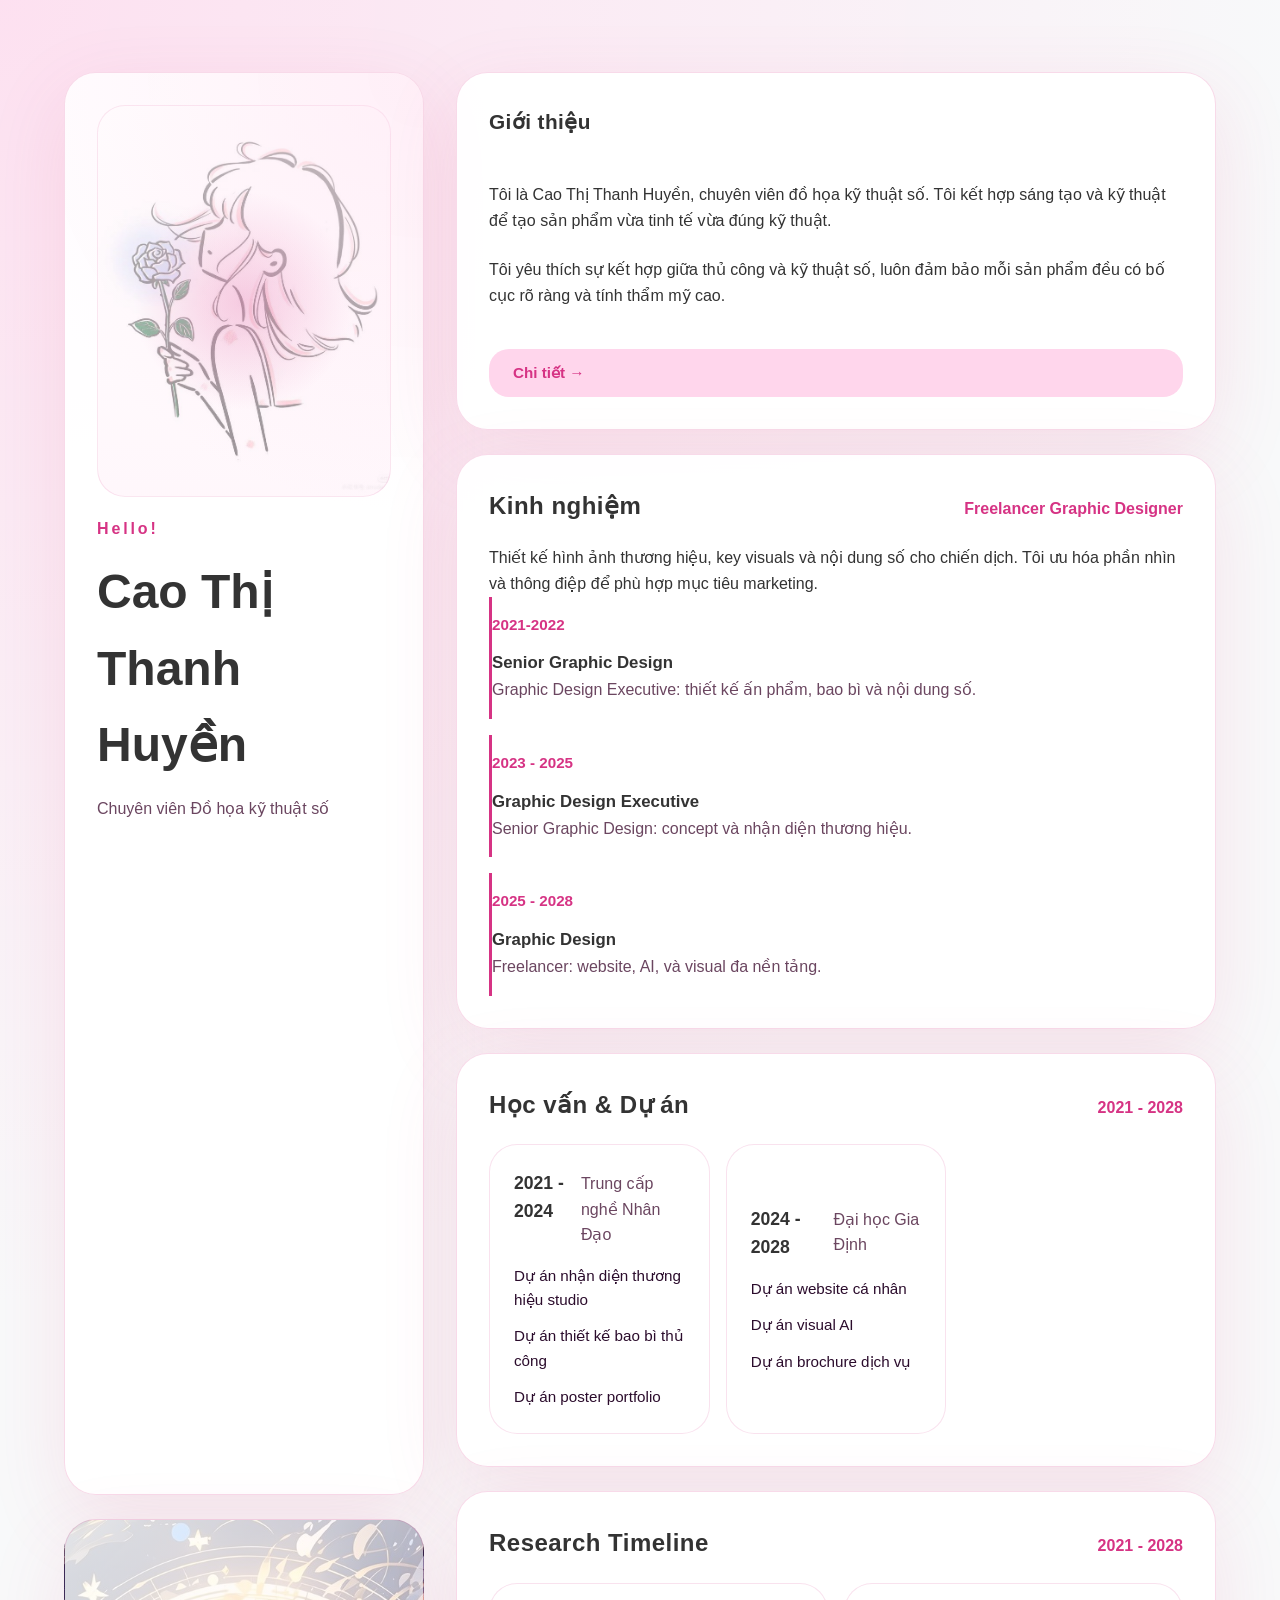
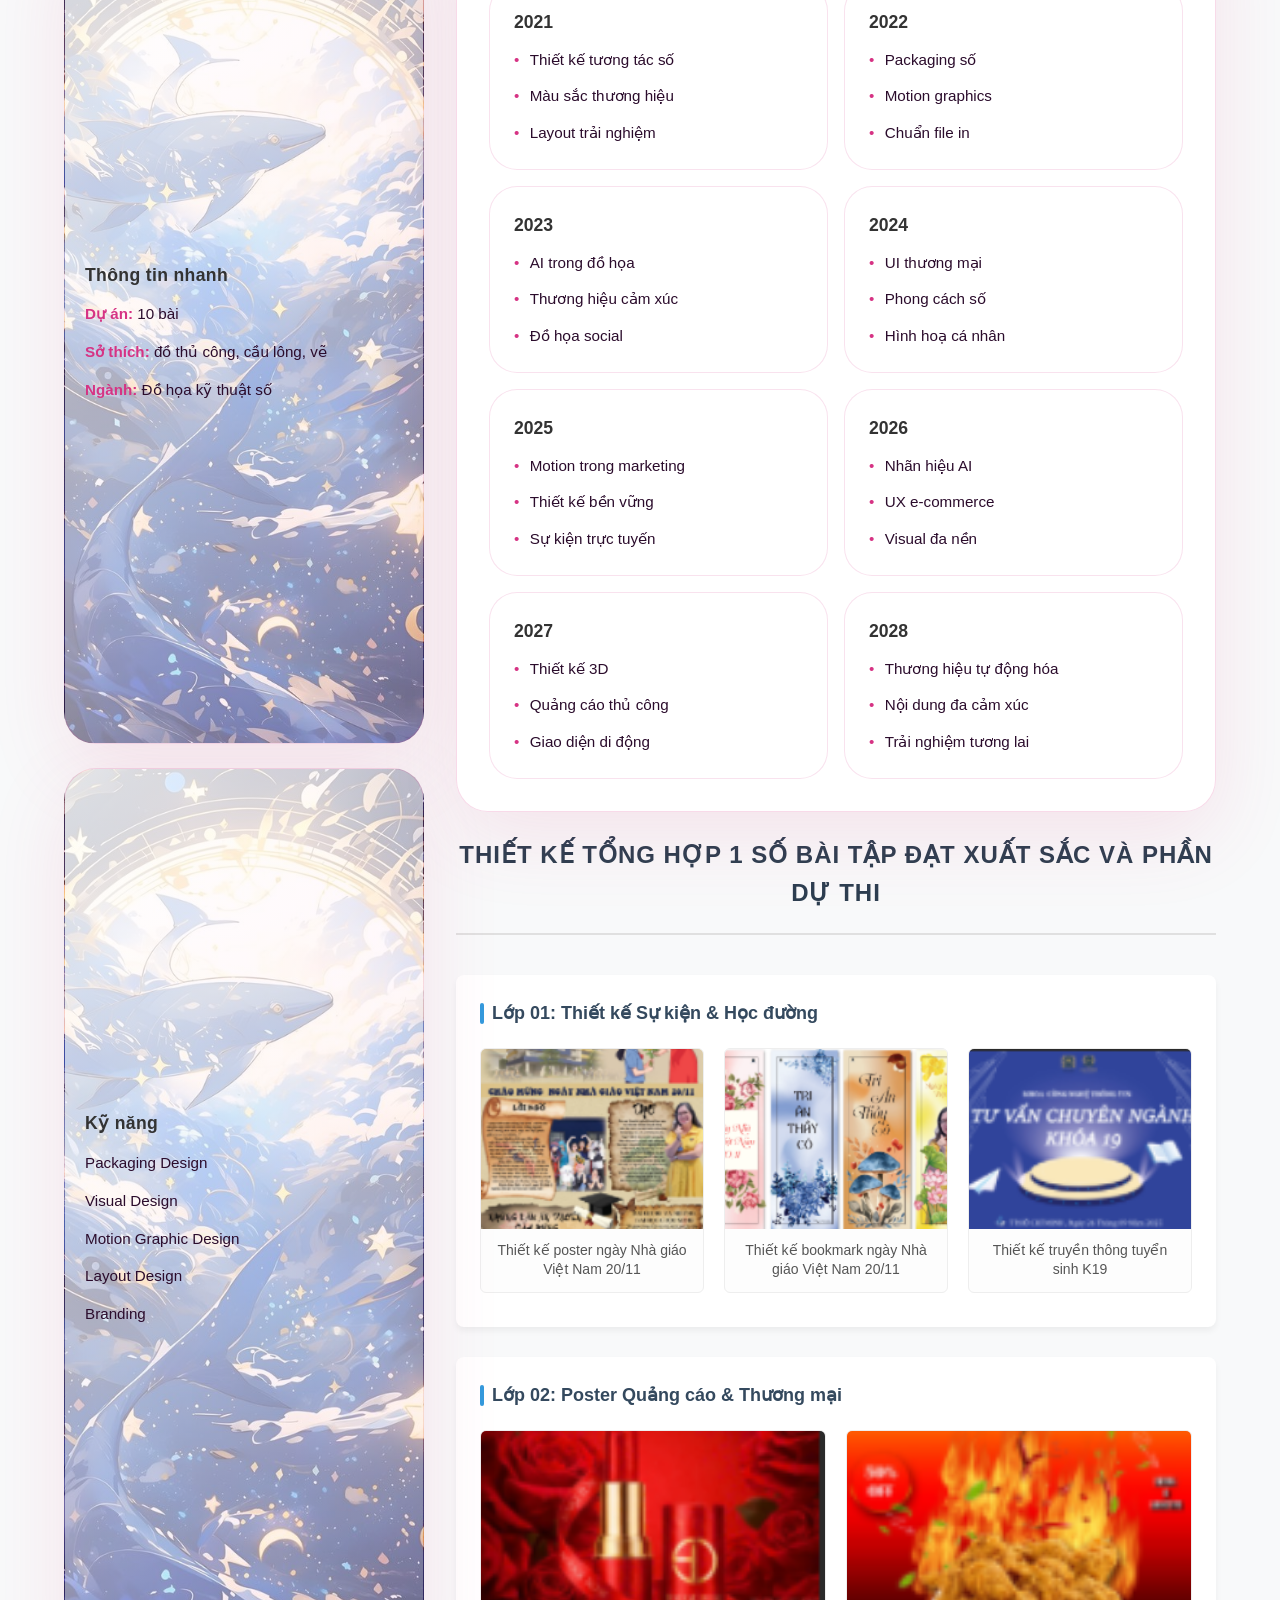
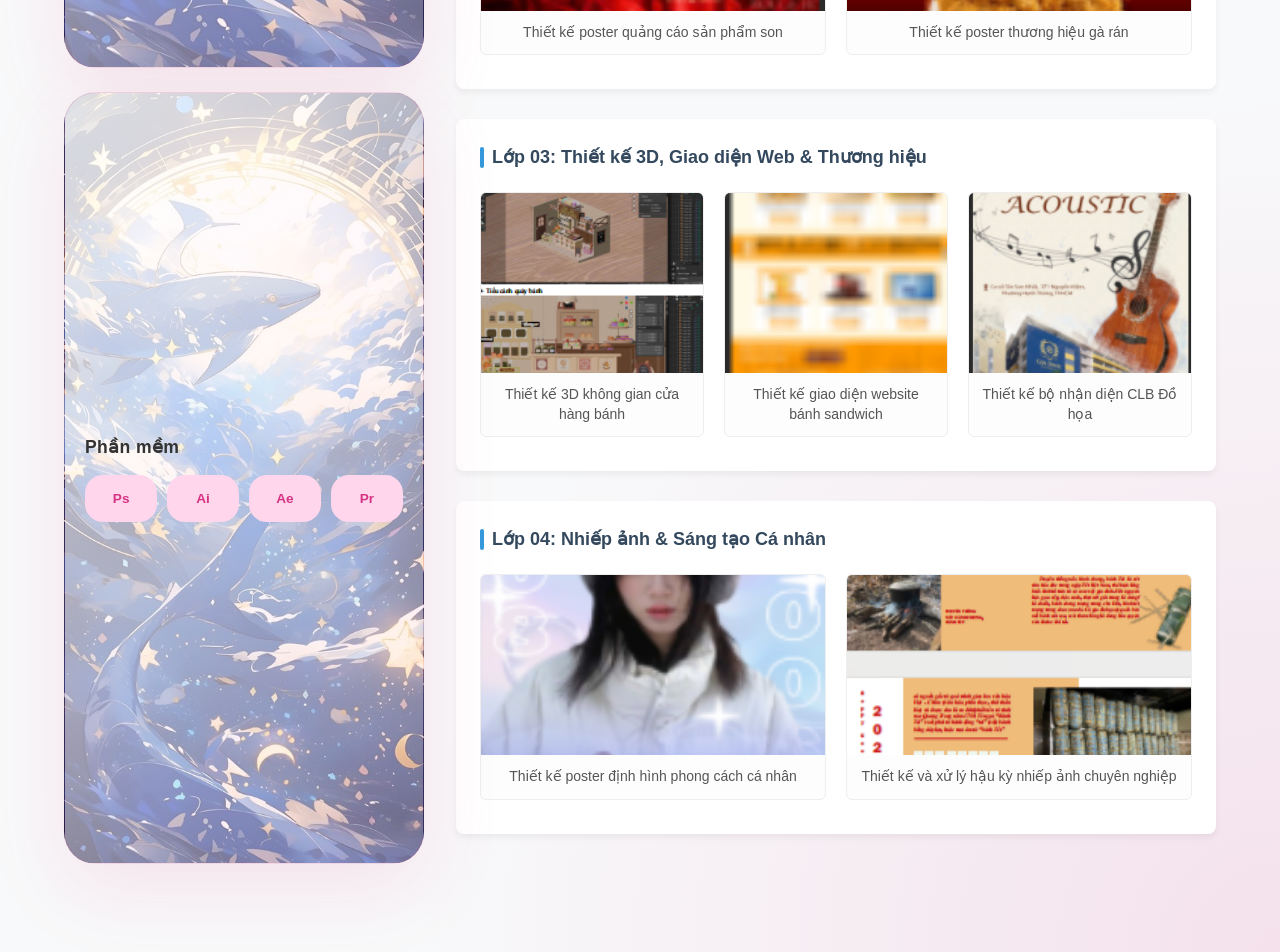
==== commit 0147ffa2: "anh" ====
--- a/index.html
+++ b/index.html
@@ -361,7 +361,7 @@
       
       <div class="image-card">
         <div class="image-wrapper">
-          <img src="Screenshot 2026-05-15 235200.png" alt="Poster 20/11">
+          <img src="Screenshot 2026-05-15 234941.png" alt="Poster 20/11">
         </div>
         <p class="image-text">Thiết kế poster ngày Nhà giáo Việt Nam 20/11</p>
       </div>
